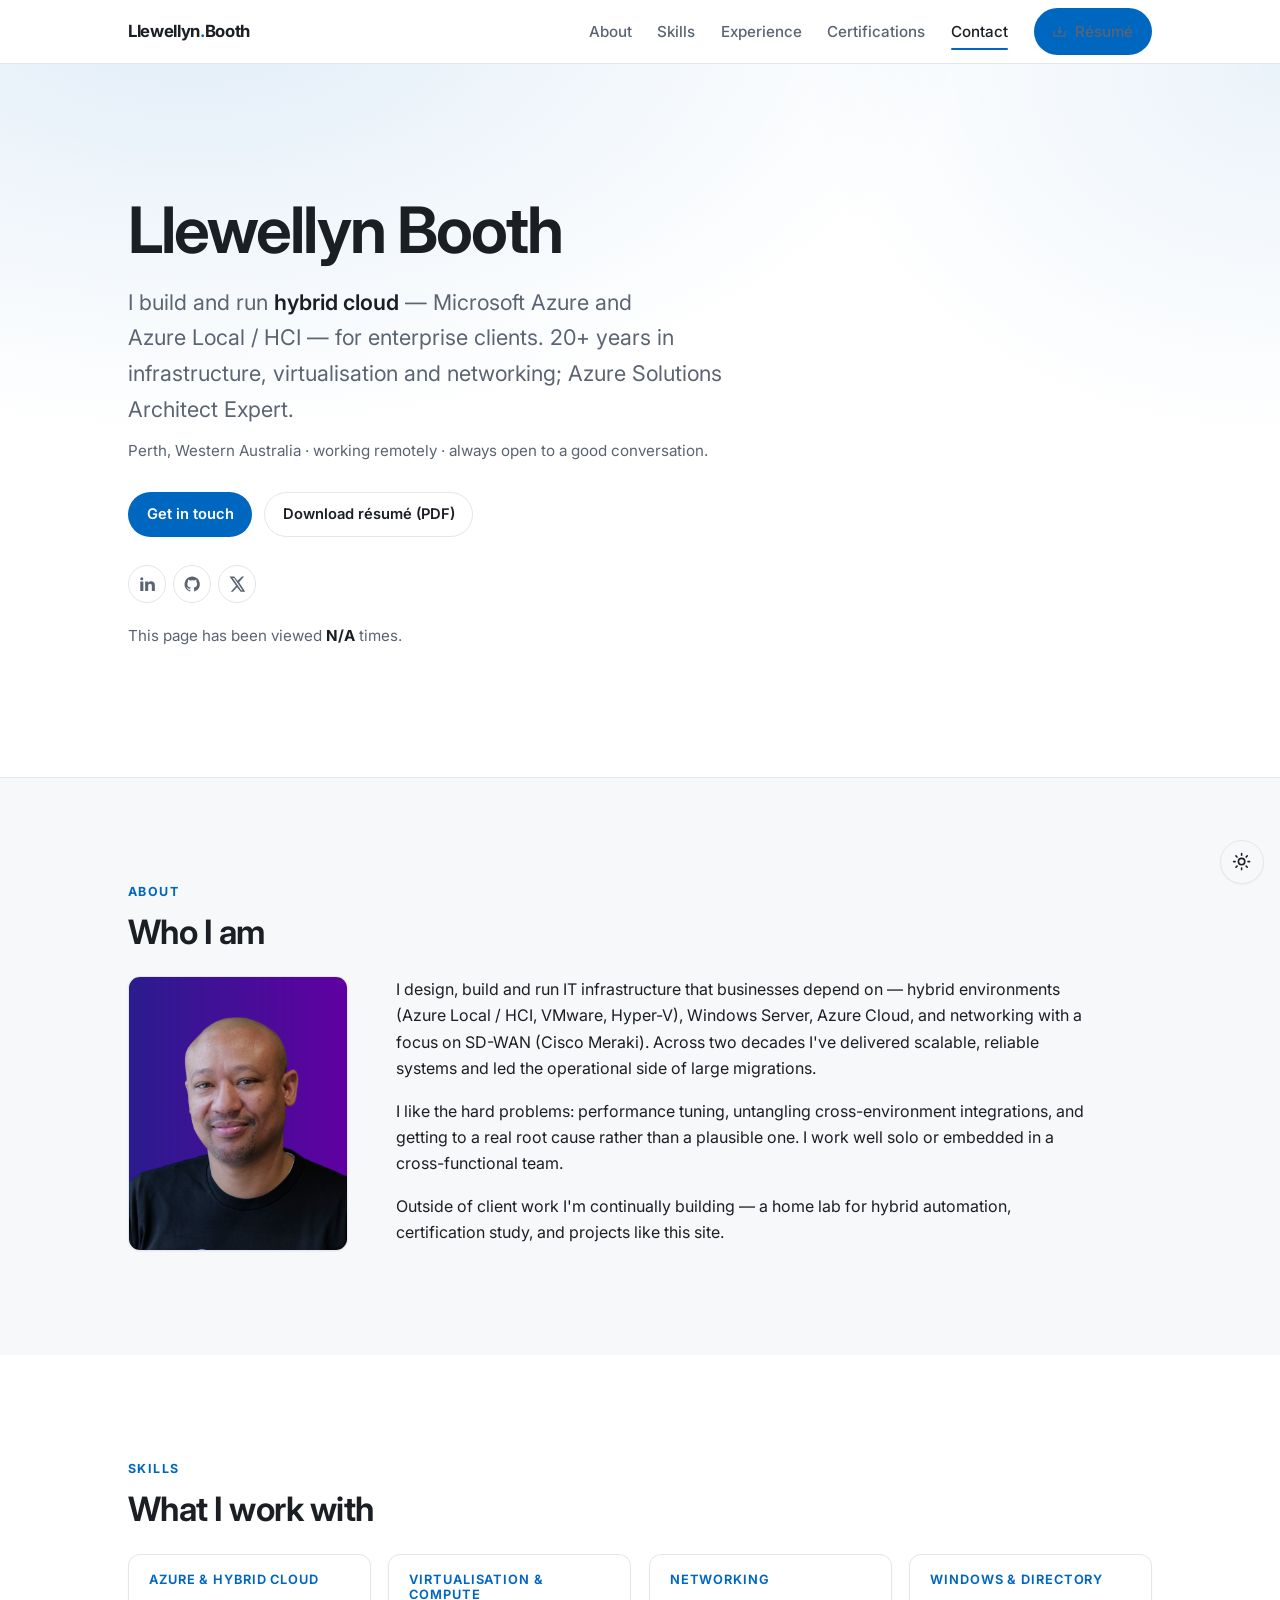
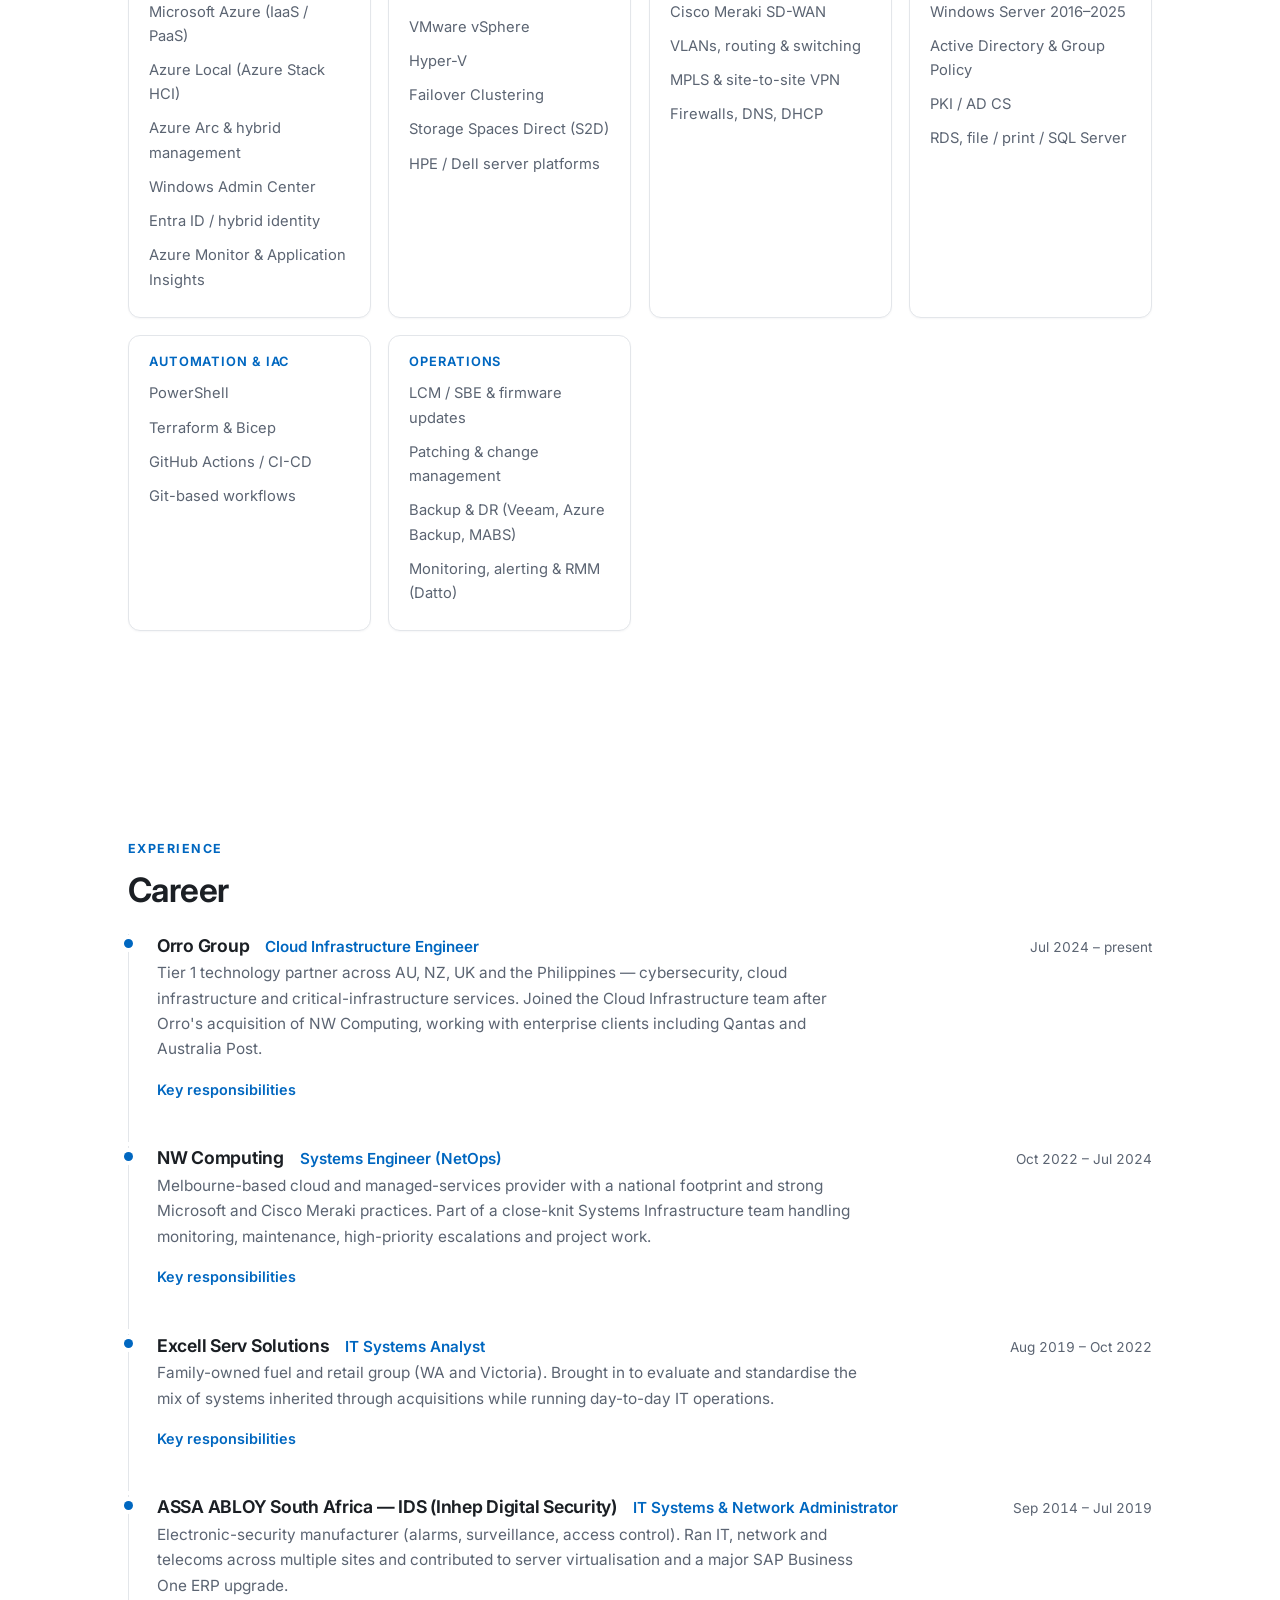
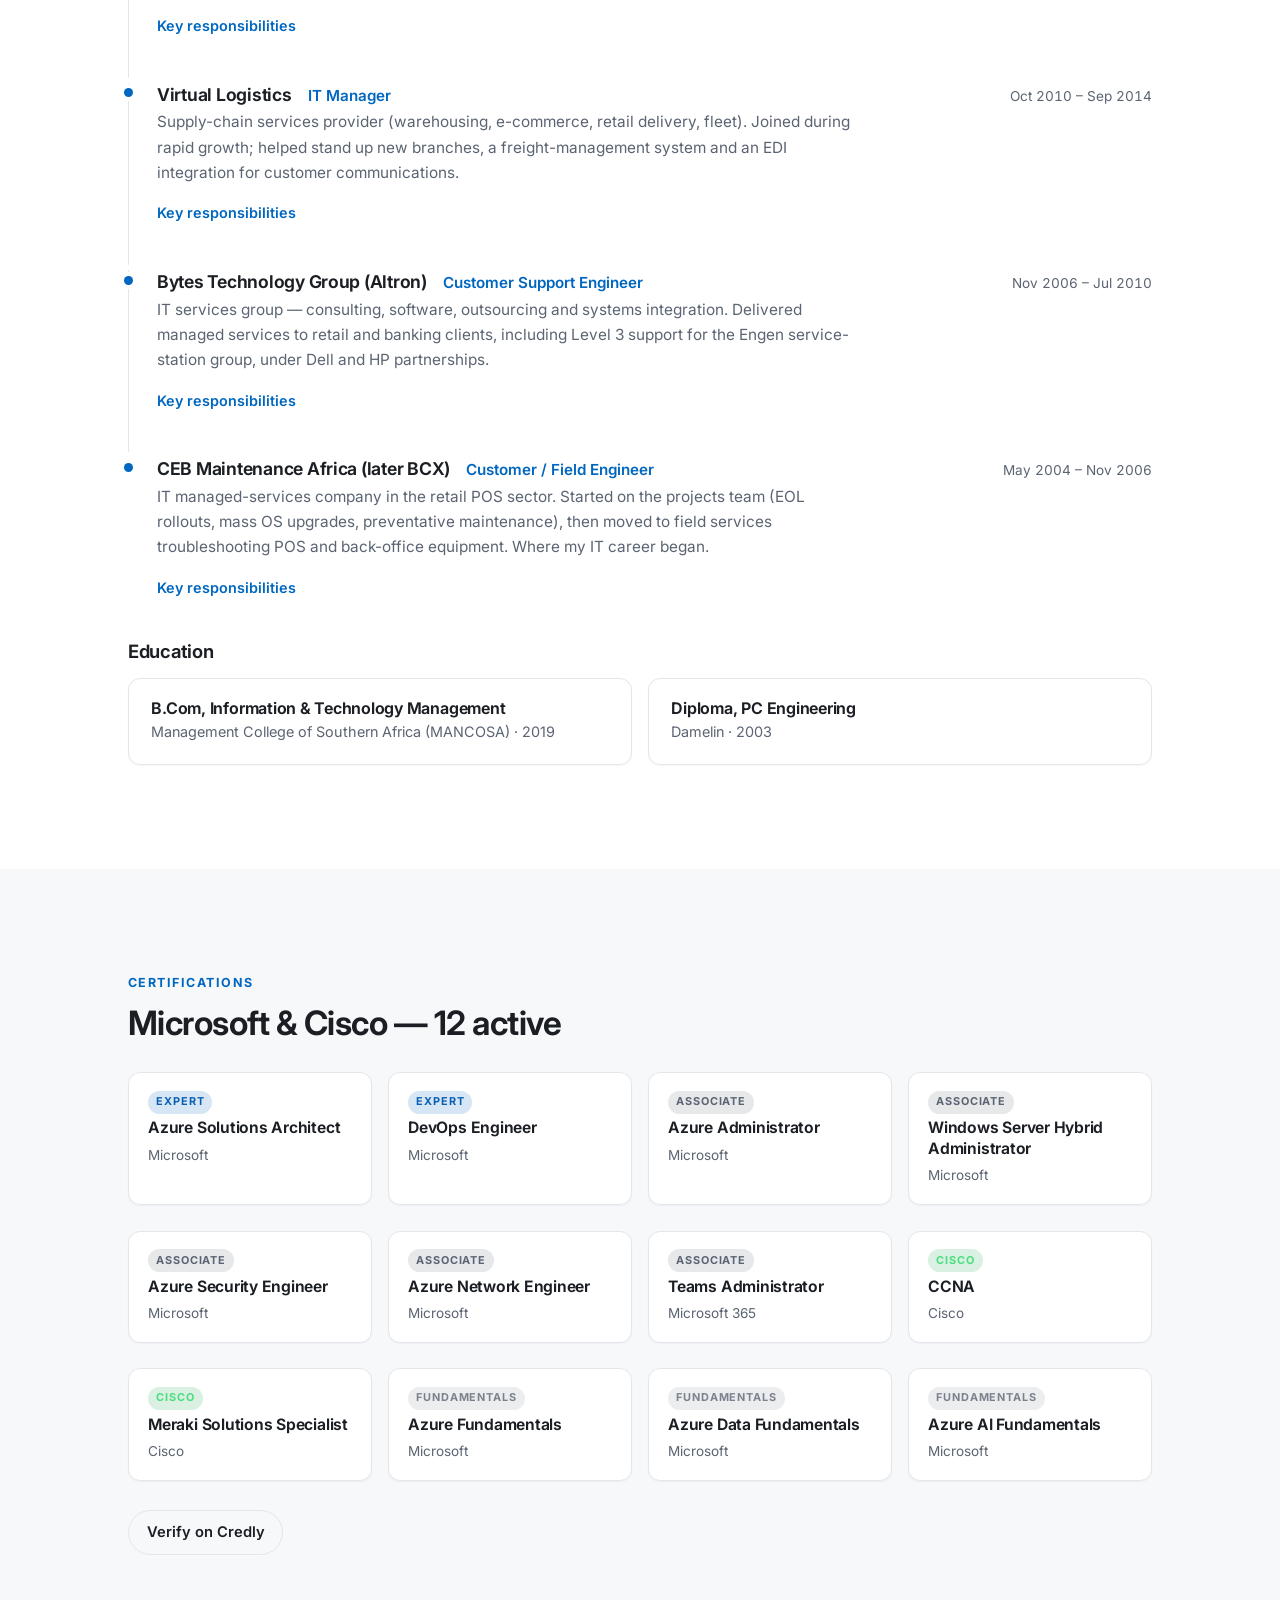
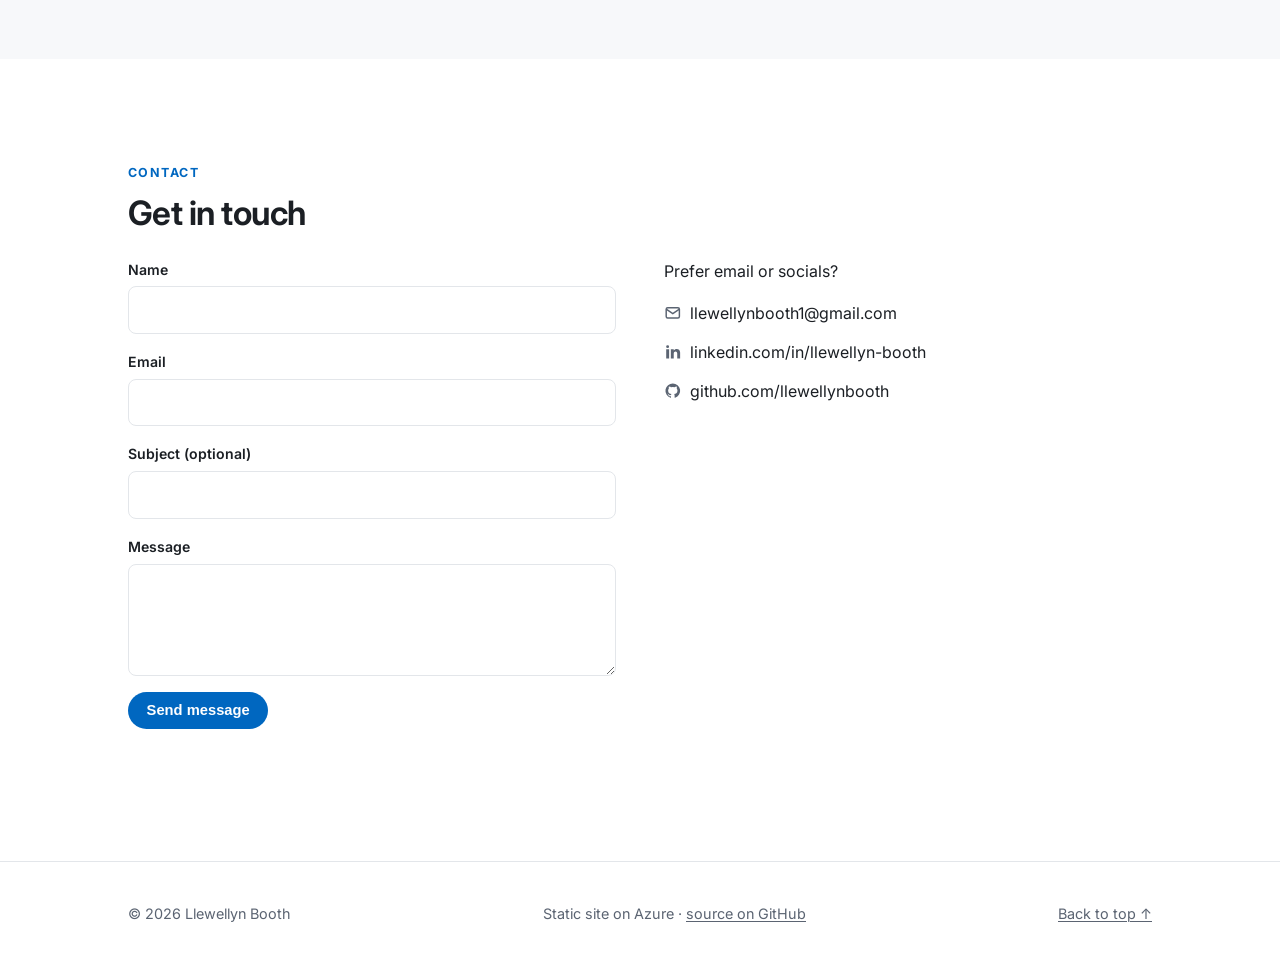
==== frontend/index.html @ 675df476 "Frontend: skills section, positioning line, print stylesheet For the recruiter-scan use case: - New " ====
<!DOCTYPE html>
<html lang="en" class="no-js">
<head>
  <meta charset="utf-8">
  <meta name="viewport" content="width=device-width, initial-scale=1">
  <meta name="color-scheme" content="light dark">

  <title>Llewellyn Booth — Infrastructure &amp; Cloud Engineer</title>
  <meta name="description" content="Infrastructure Engineer specialising in Azure Cloud, hybrid infrastructure, and networking. 20+ years across managed services and enterprise IT, with 12 active Microsoft and Cisco certifications.">
  <meta name="author" content="Llewellyn Booth">
  <meta name="keywords" content="Azure Cloud Engineer, Infrastructure Engineer, Network Engineer, Azure Solutions Architect, Hybrid Cloud, DevOps, Cisco Meraki, Cloud Resume Challenge">
  <link rel="canonical" href="https://resumestore100.z8.web.core.windows.net/">

  <meta property="og:type" content="website">
  <meta property="og:url" content="https://resumestore100.z8.web.core.windows.net/">
  <meta property="og:title" content="Llewellyn Booth — Infrastructure &amp; Cloud Engineer">
  <meta property="og:description" content="Infrastructure Engineer specialising in Azure Cloud, hybrid infrastructure, and networking. 20+ years' experience, 12 active certifications.">
  <meta property="og:image" content="https://resumestore100.z8.web.core.windows.net/images/me.png">
  <meta name="twitter:card" content="summary_large_image">
  <meta name="twitter:creator" content="@LlewellynXBooth">
  <meta name="twitter:title" content="Llewellyn Booth — Infrastructure &amp; Cloud Engineer">
  <meta name="twitter:description" content="Infrastructure Engineer specialising in Azure Cloud, hybrid infrastructure, and networking.">
  <meta name="twitter:image" content="https://resumestore100.z8.web.core.windows.net/images/me.png">

  <link rel="apple-touch-icon" sizes="180x180" href="apple-touch-icon.png">
  <link rel="icon" type="image/png" sizes="32x32" href="favicon-32x32.png">
  <link rel="icon" type="image/png" sizes="16x16" href="favicon-16x16.png">
  <link rel="manifest" href="site.webmanifest">

  <link rel="preconnect" href="https://fonts.googleapis.com">
  <link rel="preconnect" href="https://fonts.gstatic.com" crossorigin>
  <link rel="stylesheet" href="https://fonts.googleapis.com/css2?family=Inter:wght@400;500;600;700&display=swap">
  <link rel="stylesheet" href="css/site.css">

  <script>
    // Apply a stored theme choice before paint to avoid a flash.
    try {
      var t = localStorage.getItem('theme');
      if (t === 'dark' || t === 'light') document.documentElement.setAttribute('data-theme', t);
    } catch (e) {}
  </script>

  <script type="application/ld+json">
  {
    "@context": "https://schema.org/",
    "@type": "Person",
    "name": "Llewellyn Booth",
    "url": "https://resumestore100.z8.web.core.windows.net/",
    "image": "https://resumestore100.z8.web.core.windows.net/images/me.png",
    "jobTitle": "Infrastructure Engineer",
    "worksFor": { "@type": "Organization", "name": "Orro Group" },
    "description": "Infrastructure Engineer specialising in Azure Cloud, hybrid infrastructure, and networking, with 20+ years of experience.",
    "sameAs": [
      "https://www.linkedin.com/in/llewellyn-booth",
      "https://github.com/llewellynbooth",
      "https://twitter.com/LlewellynXBooth"
    ],
    "knowsAbout": ["Microsoft Azure", "Hybrid Cloud", "Azure Local / HCI", "Network Engineering", "Infrastructure Management", "DevOps", "Cisco Meraki SD-WAN"]
  }
  </script>
</head>

<body id="top">
  <a href="#main" class="skip-link">Skip to content</a>

  <header class="site-header">
    <div class="container">
      <a href="#top" class="brand">Llewellyn<span>.</span>Booth</a>
      <button class="nav-toggle" aria-expanded="false" aria-controls="nav" aria-label="Menu">
        <svg viewBox="0 0 24 24" width="24" height="24" fill="none" stroke="currentColor" stroke-width="2" stroke-linecap="round"><path d="M4 7h16M4 12h16M4 17h16"/></svg>
      </button>
      <nav class="nav" id="nav" aria-label="Section navigation">
        <a href="#about">About</a>
        <a href="#skills">Skills</a>
        <a href="#experience">Experience</a>
        <a href="#certifications">Certifications</a>
        <a href="#contact">Contact</a>
        <a class="btn btn--primary" href="https://1drv.ms/w/c/38a387b5d46735f6/IQP2NWfUtYejIIA40gAAAAAAAUdLHIie0kQ5iDVtc8II4xU?download=1">
          <svg viewBox="0 0 24 24" fill="currentColor"><path d="M12 16l4-5h-3V4h-2v7H8l4 5z"/><path d="M20 18H4v-7H2v7c0 1.1.9 2 2 2h16c1.1 0 2-.9 2-2v-7h-2v7z"/></svg>
          Résumé
        </a>
      </nav>
    </div>
  </header>

  <main id="main">

    <!-- hero -->
    <section class="hero" aria-label="Introduction">
      <div class="container">
        <h1>Llewellyn Booth</h1>
        <p class="lede">
          I build and run <strong>hybrid cloud</strong> &mdash; Microsoft&nbsp;Azure and
          Azure&nbsp;Local&nbsp;/&nbsp;HCI &mdash; for enterprise clients. 20+&nbsp;years in
          infrastructure, virtualisation and networking; Azure Solutions Architect Expert.
        </p>
        <p class="hero-meta">Perth, Western Australia &middot; working remotely &middot; always open to a good conversation.</p>
        <div class="hero-actions">
          <a class="btn btn--primary" href="#contact">Get in touch</a>
          <a class="btn btn--ghost" href="https://1drv.ms/w/c/38a387b5d46735f6/IQP2NWfUtYejIIA40gAAAAAAAUdLHIie0kQ5iDVtc8II4xU?download=1">Download résumé (PDF)</a>
        </div>
        <div class="social">
          <a href="https://www.linkedin.com/in/llewellyn-booth" aria-label="LinkedIn">
            <svg viewBox="0 0 24 24" fill="currentColor"><path d="M6.94 5a2 2 0 1 1-4-.02 2 2 0 0 1 4 .02zM7 8.48H3V21h4V8.48zm6.32 0H9.34V21h3.94v-6.57c0-3.66 4.77-4 4.77 0V21H22v-7.93c0-6.17-7.06-5.94-8.72-2.91l.04-1.68z"/></svg>
          </a>
          <a href="https://github.com/llewellynbooth" aria-label="GitHub">
            <svg viewBox="0 0 24 24" fill="currentColor"><path d="M12 2A10 10 0 0 0 8.84 21.5c.5.08.66-.23.66-.5v-1.69c-2.77.6-3.36-1.34-3.36-1.34-.46-1.16-1.11-1.47-1.11-1.47-.91-.62.07-.6.07-.6 1 .07 1.53 1.03 1.53 1.03.87 1.52 2.34 1.07 2.91.83.09-.65.35-1.09.63-1.34-2.22-.25-4.55-1.11-4.55-4.92 0-1.11.38-2 1.03-2.71-.1-.25-.45-1.29.1-2.64 0 0 .84-.27 2.75 1.02a9.58 9.58 0 0 1 5 0c1.91-1.29 2.75-1.02 2.75-1.02.55 1.35.2 2.39.1 2.64.65.71 1.03 1.6 1.03 2.71 0 3.82-2.34 4.66-4.57 4.91.36.31.68.92.68 1.85V21c0 .27.16.59.67.5A10 10 0 0 0 12 2z"/></svg>
          </a>
          <a href="https://twitter.com/LlewellynXBooth" aria-label="X (Twitter)">
            <svg viewBox="0 0 24 24" fill="currentColor"><path d="M18.24 2H21l-6.55 7.48L22.5 22h-6.03l-4.72-6.17L6.34 22H3.58l7.02-8.02L2 2h6.18l4.27 5.64L18.24 2zm-1.06 18h1.67L7.9 3.9H6.11L17.18 20z"/></svg>
          </a>
        </div>
        <p class="viewcount">This page has been viewed <strong id="counter">&hellip;</strong> times.</p>
      </div>
    </section>

    <!-- about -->
    <section id="about" class="section--tint" aria-labelledby="about-h">
      <div class="container">
        <p class="section-eyebrow">About</p>
        <h2 id="about-h">Who I am</h2>
        <div class="about-grid">
          <img src="images/me.png" alt="Llewellyn Booth" width="220" loading="lazy">
          <div class="prose">
            <p>
              I design, build and run IT infrastructure that businesses depend on &mdash; hybrid
              environments (Azure Local / HCI, VMware, Hyper-V), Windows Server, Azure Cloud, and
              networking with a focus on SD-WAN (Cisco Meraki). Across two decades I've delivered
              scalable, reliable systems and led the operational side of large migrations.
            </p>
            <p>
              I like the hard problems: performance tuning, untangling cross-environment
              integrations, and getting to a real root cause rather than a plausible one. I work
              well solo or embedded in a cross-functional team.
            </p>
            <p>
              Outside of client work I'm continually building &mdash; a home lab for hybrid
              automation, certification study, and projects like this site.
            </p>
          </div>
        </div>
      </div>
    </section>

    <!-- skills -->
    <section id="skills" aria-labelledby="skills-h">
      <div class="container">
        <p class="section-eyebrow">Skills</p>
        <h2 id="skills-h">What I work with</h2>
        <div class="skills-grid">
          <div class="skill-group">
            <h3>Azure &amp; hybrid cloud</h3>
            <ul>
              <li>Microsoft Azure (IaaS / PaaS)</li>
              <li>Azure Local (Azure Stack HCI)</li>
              <li>Azure Arc &amp; hybrid management</li>
              <li>Windows Admin Center</li>
              <li>Entra ID / hybrid identity</li>
              <li>Azure Monitor &amp; Application Insights</li>
            </ul>
          </div>
          <div class="skill-group">
            <h3>Virtualisation &amp; compute</h3>
            <ul>
              <li>VMware vSphere</li>
              <li>Hyper-V</li>
              <li>Failover Clustering</li>
              <li>Storage Spaces Direct (S2D)</li>
              <li>HPE / Dell server platforms</li>
            </ul>
          </div>
          <div class="skill-group">
            <h3>Networking</h3>
            <ul>
              <li>Cisco Meraki SD-WAN</li>
              <li>VLANs, routing &amp; switching</li>
              <li>MPLS &amp; site-to-site VPN</li>
              <li>Firewalls, DNS, DHCP</li>
            </ul>
          </div>
          <div class="skill-group">
            <h3>Windows &amp; directory</h3>
            <ul>
              <li>Windows Server 2016&ndash;2025</li>
              <li>Active Directory &amp; Group Policy</li>
              <li>PKI / AD CS</li>
              <li>RDS, file / print / SQL Server</li>
            </ul>
          </div>
          <div class="skill-group">
            <h3>Automation &amp; IaC</h3>
            <ul>
              <li>PowerShell</li>
              <li>Terraform &amp; Bicep</li>
              <li>GitHub Actions / CI-CD</li>
              <li>Git-based workflows</li>
            </ul>
          </div>
          <div class="skill-group">
            <h3>Operations</h3>
            <ul>
              <li>LCM / SBE &amp; firmware updates</li>
              <li>Patching &amp; change management</li>
              <li>Backup &amp; DR (Veeam, Azure Backup, MABS)</li>
              <li>Monitoring, alerting &amp; RMM (Datto)</li>
            </ul>
          </div>
        </div>
      </div>
    </section>

    <!-- experience -->
    <section id="experience" aria-labelledby="exp-h">
      <div class="container">
        <p class="section-eyebrow">Experience</p>
        <h2 id="exp-h">Career</h2>
        <ol class="timeline reveal">

          <li>
            <div class="job-head">
              <h3>Orro Group</h3>
              <span class="job-role">Cloud Infrastructure Engineer</span>
              <span class="job-date">Jul 2024 &ndash; present</span>
            </div>
            <p>
              Tier&nbsp;1 technology partner across AU, NZ, UK and the Philippines &mdash;
              cybersecurity, cloud infrastructure and critical-infrastructure services. Joined the
              Cloud Infrastructure team after Orro's acquisition of NW Computing, working with
              enterprise clients including Qantas and Australia Post.
            </p>
            <details>
              <summary>Key responsibilities</summary>
              <ul>
                <li>Cloud platform management and monitoring, focused on Azure and Cisco Meraki.</li>
                <li>Provisioning cloud infrastructure &mdash; VMs, storage, networking, load balancers, databases &mdash; to business requirements.</li>
                <li>Cost optimisation through usage analysis and right-sizing.</li>
                <li>Cloud migration strategy and execution, on-premises to Azure.</li>
                <li>Presales support as an Azure subject-matter expert.</li>
                <li>Ad-hoc project delivery with the PMO during peak periods.</li>
              </ul>
            </details>
          </li>

          <li>
            <div class="job-head">
              <h3>NW Computing</h3>
              <span class="job-role">Systems Engineer (NetOps)</span>
              <span class="job-date">Oct 2022 &ndash; Jul 2024</span>
            </div>
            <p>
              Melbourne-based cloud and managed-services provider with a national footprint and
              strong Microsoft and Cisco Meraki practices. Part of a close-knit Systems
              Infrastructure team handling monitoring, maintenance, high-priority escalations and
              project work.
            </p>
            <details>
              <summary>Key responsibilities</summary>
              <ul>
                <li>Primary contact for the Network Operations team and high-priority Service Desk incidents.</li>
                <li>Management, monitoring and maintenance of network and server infrastructure.</li>
                <li>Security compliance via patching and proactive maintenance.</li>
                <li>Delivery against client and team deadlines without compromising quality.</li>
                <li>Mentoring team members; reviewing and maintaining client and internal documentation.</li>
                <li>Stakeholder communication and accurate asset management.</li>
              </ul>
            </details>
          </li>

          <li>
            <div class="job-head">
              <h3>Excell Serv Solutions</h3>
              <span class="job-role">IT Systems Analyst</span>
              <span class="job-date">Aug 2019 &ndash; Oct 2022</span>
            </div>
            <p>
              Family-owned fuel and retail group (WA and Victoria). Brought in to evaluate and
              standardise the mix of systems inherited through acquisitions while running
              day-to-day IT operations.
            </p>
            <details>
              <summary>Key responsibilities</summary>
              <ul>
                <li>Requirements gathering for POS systems and forecourt-equipment integration.</li>
                <li>Process documentation and end-user training materials.</li>
                <li>Migration of email and productivity tooling to Microsoft 365.</li>
                <li>Driving adoption of cloud, particularly Microsoft Azure.</li>
              </ul>
            </details>
          </li>

          <li>
            <div class="job-head">
              <h3>ASSA ABLOY South Africa &mdash; IDS (Inhep Digital Security)</h3>
              <span class="job-role">IT Systems &amp; Network Administrator</span>
              <span class="job-date">Sep 2014 &ndash; Jul 2019</span>
            </div>
            <p>
              Electronic-security manufacturer (alarms, surveillance, access control). Ran IT,
              network and telecoms across multiple sites and contributed to server virtualisation
              and a major SAP Business One ERP upgrade.
            </p>
            <details>
              <summary>Key responsibilities</summary>
              <ul>
                <li>IT, network and telecommunications across multiple sites.</li>
                <li>Windows Server 2008&ndash;2016, Active Directory, RDS, file/app/print servers, SQL Server, MySQL, VMware, Veeam, Backup Exec.</li>
                <li>SAP Business One support and integrations with external and in-house applications.</li>
                <li>LAN/WAN/Wi-Fi, VLANs, routing and MPLS; vendor and ISP coordination; firewall management.</li>
              </ul>
            </details>
          </li>

          <li>
            <div class="job-head">
              <h3>Virtual Logistics</h3>
              <span class="job-role">IT Manager</span>
              <span class="job-date">Oct 2010 &ndash; Sep 2014</span>
            </div>
            <p>
              Supply-chain services provider (warehousing, e-commerce, retail delivery, fleet).
              Joined during rapid growth; helped stand up new branches, a freight-management
              system and an EDI integration for customer communications.
            </p>
            <details>
              <summary>Key responsibilities</summary>
              <ul>
                <li>IT systems and support across multiple branches.</li>
                <li>Server and network infrastructure; Active Directory and Group Policy.</li>
                <li>Terminal Services, Exchange, telephony, backups, DR testing, physical security and power.</li>
                <li>Hardware/software procurement, licensing and vendor management; asset register.</li>
              </ul>
            </details>
          </li>

          <li>
            <div class="job-head">
              <h3>Bytes Technology Group (Altron)</h3>
              <span class="job-role">Customer Support Engineer</span>
              <span class="job-date">Nov 2006 &ndash; Jul 2010</span>
            </div>
            <p>
              IT services group &mdash; consulting, software, outsourcing and systems integration.
              Delivered managed services to retail and banking clients, including Level&nbsp;3
              support for the Engen service-station group, under Dell and HP partnerships.
            </p>
            <details>
              <summary>Key responsibilities</summary>
              <ul>
                <li>General and ad-hoc IT services, specialising in POS and fuel-retail domains.</li>
                <li>Planned maintenance, new-site installations, leased-equipment de-installation.</li>
                <li>Dell onsite warranty repairs and replacements; multi-vendor joint responses.</li>
              </ul>
            </details>
          </li>

          <li>
            <div class="job-head">
              <h3>CEB Maintenance Africa (later BCX)</h3>
              <span class="job-role">Customer / Field Engineer</span>
              <span class="job-date">May 2004 &ndash; Nov 2006</span>
            </div>
            <p>
              IT managed-services company in the retail POS sector. Started on the projects team
              (EOL rollouts, mass OS upgrades, preventative maintenance), then moved to field
              services troubleshooting POS and back-office equipment. Where my IT career began.
            </p>
            <details>
              <summary>Key responsibilities</summary>
              <ul>
                <li>Installing and repairing POS hardware and software.</li>
                <li>Phone and onsite customer support.</li>
                <li>Stock control, reporting and standby duties; SLA and escalation management.</li>
              </ul>
            </details>
          </li>

        </ol>

        <h3 style="margin:2.5rem 0 1rem">Education</h3>
        <div class="cards">
          <div class="card">
            <h3>B.Com, Information &amp; Technology Management</h3>
            <p class="muted">Management College of Southern Africa (MANCOSA) &middot; 2019</p>
          </div>
          <div class="card">
            <h3>Diploma, PC Engineering</h3>
            <p class="muted">Damelin &middot; 2003</p>
          </div>
        </div>
      </div>
    </section>

    <!-- certifications -->
    <section id="certifications" class="section--tint" aria-labelledby="cert-h">
      <div class="container">
        <p class="section-eyebrow">Certifications</p>
        <h2 id="cert-h">Microsoft &amp; Cisco &mdash; 12 active</h2>
        <ul class="cert-grid">
          <li class="cert"><span class="cert-level cert-level--expert">Expert</span><h3>Azure Solutions Architect</h3><p class="cert-issuer">Microsoft</p></li>
          <li class="cert"><span class="cert-level cert-level--expert">Expert</span><h3>DevOps Engineer</h3><p class="cert-issuer">Microsoft</p></li>
          <li class="cert"><span class="cert-level">Associate</span><h3>Azure Administrator</h3><p class="cert-issuer">Microsoft</p></li>
          <li class="cert"><span class="cert-level">Associate</span><h3>Windows Server Hybrid Administrator</h3><p class="cert-issuer">Microsoft</p></li>
          <li class="cert"><span class="cert-level">Associate</span><h3>Azure Security Engineer</h3><p class="cert-issuer">Microsoft</p></li>
          <li class="cert"><span class="cert-level">Associate</span><h3>Azure Network Engineer</h3><p class="cert-issuer">Microsoft</p></li>
          <li class="cert"><span class="cert-level">Associate</span><h3>Teams Administrator</h3><p class="cert-issuer">Microsoft 365</p></li>
          <li class="cert"><span class="cert-level cert-level--cisco">Cisco</span><h3>CCNA</h3><p class="cert-issuer">Cisco</p></li>
          <li class="cert"><span class="cert-level cert-level--cisco">Cisco</span><h3>Meraki Solutions Specialist</h3><p class="cert-issuer">Cisco</p></li>
          <li class="cert"><span class="cert-level cert-level--fund">Fundamentals</span><h3>Azure Fundamentals</h3><p class="cert-issuer">Microsoft</p></li>
          <li class="cert"><span class="cert-level cert-level--fund">Fundamentals</span><h3>Azure Data Fundamentals</h3><p class="cert-issuer">Microsoft</p></li>
          <li class="cert"><span class="cert-level cert-level--fund">Fundamentals</span><h3>Azure AI Fundamentals</h3><p class="cert-issuer">Microsoft</p></li>
        </ul>
        <a class="btn btn--ghost" href="https://www.credly.com/users/llewellyn-booth/badges" rel="noopener">Verify on Credly</a>
      </div>
    </section>

    <!-- contact -->
    <section id="contact" aria-labelledby="contact-h">
      <div class="container">
        <p class="section-eyebrow">Contact</p>
        <h2 id="contact-h">Get in touch</h2>
        <div class="contact-grid">
          <form id="contact-form" novalidate>
            <div class="form-row">
              <label for="cf-name">Name</label>
              <input id="cf-name" name="name" type="text" autocomplete="name" maxlength="100" required>
            </div>
            <div class="form-row">
              <label for="cf-email">Email</label>
              <input id="cf-email" name="email" type="email" autocomplete="email" maxlength="200" required>
            </div>
            <div class="form-row">
              <label for="cf-subject">Subject <span class="muted">(optional)</span></label>
              <input id="cf-subject" name="subject" type="text" maxlength="150">
            </div>
            <div class="form-row">
              <label for="cf-message">Message</label>
              <textarea id="cf-message" name="message" maxlength="5000" required></textarea>
            </div>
            <div class="hp" aria-hidden="true">
              <label for="cf-website">Leave this field empty</label>
              <input id="cf-website" name="website" type="text" tabindex="-1" autocomplete="off">
            </div>
            <button class="btn btn--primary" type="submit" id="cf-submit">Send message</button>
            <p class="form-status" id="cf-status" role="status" aria-live="polite"></p>
          </form>

          <div>
            <p>Prefer email or socials?</p>
            <ul class="contact-links">
              <li><a href="mailto:llewellynbooth1@gmail.com">
                <svg viewBox="0 0 24 24" fill="none" stroke="currentColor" stroke-width="2"><rect x="3" y="5" width="18" height="14" rx="2"/><path d="m3 7 9 6 9-6"/></svg>
                llewellynbooth1@gmail.com</a></li>
              <li><a href="https://www.linkedin.com/in/llewellyn-booth">
                <svg viewBox="0 0 24 24" fill="currentColor"><path d="M6.94 5a2 2 0 1 1-4-.02 2 2 0 0 1 4 .02zM7 8.48H3V21h4V8.48zm6.32 0H9.34V21h3.94v-6.57c0-3.66 4.77-4 4.77 0V21H22v-7.93c0-6.17-7.06-5.94-8.72-2.91l.04-1.68z"/></svg>
                linkedin.com/in/llewellyn-booth</a></li>
              <li><a href="https://github.com/llewellynbooth">
                <svg viewBox="0 0 24 24" fill="currentColor"><path d="M12 2A10 10 0 0 0 8.84 21.5c.5.08.66-.23.66-.5v-1.69c-2.77.6-3.36-1.34-3.36-1.34-.46-1.16-1.11-1.47-1.11-1.47-.91-.62.07-.6.07-.6 1 .07 1.53 1.03 1.53 1.03.87 1.52 2.34 1.07 2.91.83.09-.65.35-1.09.63-1.34-2.22-.25-4.55-1.11-4.55-4.92 0-1.11.38-2 1.03-2.71-.1-.25-.45-1.29.1-2.64 0 0 .84-.27 2.75 1.02a9.58 9.58 0 0 1 5 0c1.91-1.29 2.75-1.02 2.75-1.02.55 1.35.2 2.39.1 2.64.65.71 1.03 1.6 1.03 2.71 0 3.82-2.34 4.66-4.57 4.91.36.31.68.92.68 1.85V21c0 .27.16.59.67.5A10 10 0 0 0 12 2z"/></svg>
                github.com/llewellynbooth</a></li>
            </ul>
          </div>
        </div>
      </div>
    </section>

  </main>

  <footer class="site-footer">
    <div class="container">
      <span>&copy; <span id="year">2026</span> Llewellyn Booth</span>
      <span>Static site on Azure &middot; <a href="https://github.com/llewellynbooth/my-Azure-Resume">source on GitHub</a></span>
      <a href="#top">Back to top &uarr;</a>
    </div>
  </footer>

  <button class="theme-toggle" id="theme-toggle" aria-label="Toggle colour theme" title="Toggle colour theme">
    <svg class="icon-moon" viewBox="0 0 24 24" fill="currentColor"><path d="M21 12.8A9 9 0 1 1 11.2 3a7 7 0 0 0 9.8 9.8z"/></svg>
    <svg class="icon-sun" viewBox="0 0 24 24" fill="none" stroke="currentColor" stroke-width="2" stroke-linecap="round"><circle cx="12" cy="12" r="4"/><path d="M12 2v2M12 20v2M4.9 4.9l1.4 1.4M17.7 17.7l1.4 1.4M2 12h2M20 12h2M4.9 19.1l1.4-1.4M17.7 6.3l1.4-1.4"/></svg>
  </button>

  <script src="js/main.js"></script>
</body>
</html>
---- frontend/css/site.css ----
/* =========================================================================
   Llewellyn Booth — résumé site
   One stylesheet. Light + dark, fluid type, no framework.
   ========================================================================= */

:root {
  color-scheme: light dark;

  --bg:            #ffffff;
  --surface:       #f7f8fa;
  --surface-2:     #eef1f4;
  --text:          #1b1f24;
  --text-muted:    #5b6472;
  --border:        #e3e6ea;
  --accent:        #0067c0;
  --accent-strong: #0b5fb3;
  --accent-ink:    #ffffff;
  --shadow: 0 1px 2px rgba(16, 24, 40, .04);

  --font: "Inter", system-ui, -apple-system, "Segoe UI", Roboto, Helvetica, Arial, sans-serif;
  --container: 68rem;
  --prose: 44rem;
  --radius: 12px;
  --radius-pill: 999px;
  --header-h: 4rem;
}

@media (prefers-color-scheme: dark) {
  :root:not([data-theme="light"]) {
    --bg:            #0d1117;
    --surface:       #161b22;
    --surface-2:     #1c232d;
    --text:          #e6edf3;
    --text-muted:    #9aa7b4;
    --border:        #283039;
    --accent:        #4cc2ff;
    --accent-strong: #6fd0ff;
    --accent-ink:    #08243a;
    --shadow: 0 1px 2px rgba(0, 0, 0, .3);
  }
}

:root[data-theme="dark"] {
  --bg:            #0d1117;
  --surface:       #161b22;
  --surface-2:     #1c232d;
  --text:          #e6edf3;
  --text-muted:    #9aa7b4;
  --border:        #283039;
  --accent:        #4cc2ff;
  --accent-strong: #6fd0ff;
  --accent-ink:    #08243a;
  --shadow: 0 1px 2px rgba(0, 0, 0, .3);
}

/* ---- reset-ish ---------------------------------------------------------- */
*, *::before, *::after { box-sizing: border-box; }
html {
  scroll-behavior: smooth;
  scroll-padding-top: calc(var(--header-h) + 1rem);
  -webkit-text-size-adjust: 100%;
}
@media (prefers-reduced-motion: reduce) {
  html { scroll-behavior: auto; }
  *, *::before, *::after { animation-duration: .001ms !important; transition-duration: .001ms !important; }
}
body {
  margin: 0;
  background: var(--bg);
  color: var(--text);
  font-family: var(--font);
  font-size: 1rem;
  line-height: 1.65;
  -webkit-font-smoothing: antialiased;
}
img { max-width: 100%; height: auto; display: block; }
a { color: var(--accent); text-decoration-thickness: 1px; text-underline-offset: 2px; }
a:hover { color: var(--accent-strong); }
h1, h2, h3, h4 { line-height: 1.2; font-weight: 650; letter-spacing: -0.015em; }
h2 { font-size: clamp(1.6rem, 3.5vw, 2.1rem); margin: 0 0 1.5rem; }
h3 { font-size: 1.15rem; margin: 0; }
p { margin: 0 0 1rem; }
ul { margin: 0 0 1rem; padding-left: 1.2rem; }
li { margin: .3rem 0; }
hr { border: 0; border-top: 1px solid var(--border); margin: 2rem 0; }

:focus-visible { outline: 2px solid var(--accent); outline-offset: 2px; border-radius: 4px; }

.container { max-width: var(--container); margin-inline: auto; padding-inline: clamp(1.1rem, 5vw, 2rem); }
.visually-hidden {
  position: absolute; width: 1px; height: 1px; padding: 0; margin: -1px;
  overflow: hidden; clip: rect(0 0 0 0); white-space: nowrap; border: 0;
}

.skip-link {
  position: absolute; left: .5rem; top: -3rem; z-index: 100;
  background: var(--accent); color: var(--accent-ink);
  padding: .5rem .9rem; border-radius: 8px; transition: top .15s;
}
.skip-link:focus { top: .5rem; color: var(--accent-ink); }

/* ---- header ----------------------------------------------------------- */
.site-header {
  position: sticky; top: 0; z-index: 50;
  height: var(--header-h);
  display: flex; align-items: center;
  background: color-mix(in srgb, var(--bg) 82%, transparent);
  backdrop-filter: saturate(180%) blur(10px);
  -webkit-backdrop-filter: saturate(180%) blur(10px);
  border-bottom: 1px solid var(--border);
}
.site-header .container { display: flex; align-items: center; justify-content: space-between; width: 100%; }
.brand {
  font-weight: 700; letter-spacing: -0.02em; color: var(--text); text-decoration: none;
  font-size: 1.05rem;
}
.brand span { color: var(--accent); }
.nav { display: flex; align-items: center; gap: clamp(.75rem, 2.2vw, 1.6rem); }
.nav a { color: var(--text-muted); text-decoration: none; font-size: .95rem; font-weight: 500; }
.nav a:hover, .nav a[aria-current="true"] { color: var(--text); }
.nav a[aria-current="true"] { position: relative; }
.nav a[aria-current="true"]::after {
  content: ""; position: absolute; left: 0; right: 0; bottom: -.35rem; height: 2px;
  background: var(--accent); border-radius: 2px;
}
.nav-toggle { display: none; background: none; border: 0; color: var(--text); padding: .4rem; cursor: pointer; }

.btn {
  display: inline-flex; align-items: center; gap: .5rem;
  padding: .6rem 1.1rem; border-radius: var(--radius-pill);
  font-size: .92rem; font-weight: 600; text-decoration: none;
  border: 1px solid transparent; cursor: pointer; white-space: nowrap;
}
.btn--primary { background: var(--accent); color: var(--accent-ink); }
.btn--primary:hover { background: var(--accent-strong); color: var(--accent-ink); }
.btn--ghost { background: transparent; color: var(--text); border-color: var(--border); }
.btn--ghost:hover { border-color: var(--accent); color: var(--accent); }
.btn svg { width: 1em; height: 1em; }

@media (max-width: 720px) {
  .nav-toggle { display: inline-flex; }
  .nav {
    position: absolute; top: var(--header-h); left: 0; right: 0;
    flex-direction: column; align-items: stretch; gap: 0;
    background: var(--bg); border-bottom: 1px solid var(--border);
    padding: .5rem 0; display: none;
  }
  .nav.is-open { display: flex; }
  .nav a { padding: .8rem clamp(1.1rem, 5vw, 2rem); font-size: 1rem; }
  .nav a[aria-current="true"]::after { display: none; }
  .nav .btn { margin: .5rem clamp(1.1rem, 5vw, 2rem); justify-content: center; }
}

/* ---- sections -------------------------------------------------------- */
section { padding-block: clamp(3.5rem, 9vw, 6.5rem); }
.section--tint { background: var(--surface); }
.section--tint + .section--tint { border-top: 1px solid var(--border); }
.section-eyebrow {
  text-transform: uppercase; letter-spacing: .12em; font-size: .78rem; font-weight: 700;
  color: var(--accent); margin: 0 0 .6rem;
}

/* ---- hero ----------------------------------------------------------- */
.hero {
  padding-block: clamp(4rem, 12vw, 8rem);
  background:
    radial-gradient(70rem 40rem at 15% -10%, color-mix(in srgb, var(--accent) 12%, transparent), transparent 70%),
    radial-gradient(50rem 40rem at 100% 0%, color-mix(in srgb, var(--accent) 8%, transparent), transparent 60%);
  border-bottom: 1px solid var(--border);
}
.hero h1 {
  font-size: clamp(2.4rem, 7vw, 4rem);
  margin: 0 0 1rem; letter-spacing: -0.03em;
}
.hero .lede { font-size: clamp(1.1rem, 2.4vw, 1.35rem); color: var(--text-muted); max-width: 42rem; margin: 0 0 .7rem; }
.hero .lede strong { color: var(--text); font-weight: 600; }
.hero-meta { color: var(--text-muted); font-size: .95rem; margin: 0 0 1.75rem; }
.hero-actions { display: flex; flex-wrap: wrap; gap: .75rem; margin-bottom: 1.75rem; }
.social { display: flex; gap: .4rem; }
.social a {
  display: inline-grid; place-items: center; width: 2.4rem; height: 2.4rem;
  border: 1px solid var(--border); border-radius: var(--radius-pill); color: var(--text-muted);
}
.social a:hover { color: var(--accent); border-color: var(--accent); }
.social svg { width: 1.15rem; height: 1.15rem; }
.viewcount { color: var(--text-muted); font-size: .95rem; margin: 1.25rem 0 0; }
.viewcount strong { color: var(--text); font-variant-numeric: tabular-nums; }

/* ---- about --------------------------------------------------------- */
.about-grid { display: grid; grid-template-columns: 220px 1fr; gap: clamp(1.5rem, 5vw, 3rem); align-items: start; }
.about-grid img {
  width: 220px; aspect-ratio: 4 / 5; object-fit: cover; object-position: center top;
  border-radius: var(--radius); border: 1px solid var(--border); background: var(--bg);
  box-shadow: var(--shadow);
}
.about-grid .prose { max-width: var(--prose); }
.about-grid .prose p:last-child { margin-bottom: 0; }
@media (max-width: 640px) {
  .about-grid { grid-template-columns: 1fr; }
  .about-grid img { max-width: 200px; }
}

/* ---- skills ----------------------------------------------------- */
.skills-grid { display: grid; grid-template-columns: repeat(auto-fit, minmax(240px, 1fr)); gap: 1.1rem; }
.skill-group {
  border: 1px solid var(--border); border-radius: var(--radius);
  background: var(--bg); box-shadow: var(--shadow); padding: 1.1rem 1.25rem;
}
.skill-group h3 {
  font-size: .8rem; text-transform: uppercase; letter-spacing: .07em;
  color: var(--accent); margin-bottom: .6rem;
}
.skill-group ul { list-style: none; margin: 0; padding: 0; }
.skill-group li { color: var(--text-muted); font-size: .92rem; padding: .16rem 0; }

/* ---- experience timeline ----------------------------------------- */
.timeline { list-style: none; margin: 0; padding: 0; }
.timeline > li {
  position: relative; padding-left: 1.75rem; padding-bottom: 2.5rem;
  border-left: 1px solid var(--border);
}
.timeline > li:last-child { padding-bottom: 0; border-left-color: transparent; }
.timeline > li::before {
  content: ""; position: absolute; left: -5px; top: .35rem;
  width: 9px; height: 9px; border-radius: 50%;
  background: var(--accent); box-shadow: 0 0 0 4px var(--bg);
}
.job-head { display: flex; flex-wrap: wrap; gap: .2rem 1rem; align-items: baseline; margin-bottom: .1rem; }
.job-head h3 { font-size: 1.1rem; }
.job-role { color: var(--accent); font-weight: 600; font-size: .95rem; }
.job-date {
  margin-left: auto; color: var(--text-muted); font-size: .85rem; font-variant-numeric: tabular-nums;
  white-space: nowrap;
}
.timeline p { color: var(--text-muted); font-size: .96rem; max-width: var(--prose); }
.timeline ul { color: var(--text-muted); font-size: .93rem; max-width: var(--prose); }
.timeline details > summary {
  cursor: pointer; color: var(--accent); font-size: .9rem; font-weight: 600;
  list-style: none; margin-top: .25rem;
}
.timeline details > summary::-webkit-details-marker { display: none; }
.timeline details[open] > summary { margin-bottom: .5rem; }

/* ---- education ---------------------------------------------------- */
.cards { display: grid; grid-template-columns: repeat(auto-fit, minmax(260px, 1fr)); gap: 1rem; }
.card {
  border: 1px solid var(--border); border-radius: var(--radius);
  padding: 1.25rem 1.4rem; background: var(--bg); box-shadow: var(--shadow);
}
.card h3 { font-size: 1rem; margin-bottom: .15rem; }
.card .muted { color: var(--text-muted); font-size: .9rem; margin: 0; }

/* ---- certifications -------------------------------------------- */
.cert-grid {
  list-style: none; margin: 0 0 1.5rem; padding: 0;
  display: grid; grid-template-columns: repeat(auto-fill, minmax(230px, 1fr)); gap: 1rem;
}
.cert {
  border: 1px solid var(--border); border-radius: var(--radius);
  background: var(--bg); box-shadow: var(--shadow);
  padding: 1.1rem 1.2rem; display: flex; flex-direction: column; gap: .3rem;
}
.cert h3 { font-size: .98rem; line-height: 1.3; }
.cert-issuer { color: var(--text-muted); font-size: .85rem; margin: 0; }
.cert-level {
  align-self: flex-start;
  font-size: .68rem; font-weight: 700; text-transform: uppercase; letter-spacing: .08em;
  padding: .15rem .5rem; border-radius: var(--radius-pill);
  background: color-mix(in srgb, var(--text-muted) 15%, transparent); color: var(--text-muted);
}
.cert-level--expert { background: color-mix(in srgb, var(--accent) 16%, transparent); color: var(--accent-strong); }
.cert-level--cisco  { background: color-mix(in srgb, #16a34a 16%, transparent); color: #15803d; }
.cert-level--fund   { opacity: .8; }
:root[data-theme="dark"] .cert-level--cisco,
:root:not([data-theme="light"]) .cert-level--cisco { color: #4ade80; }

/* ---- contact ---------------------------------------------------- */
.contact-grid { display: grid; grid-template-columns: 1fr 1fr; gap: clamp(1.5rem, 5vw, 3rem); align-items: start; }
@media (max-width: 720px) { .contact-grid { grid-template-columns: 1fr; } }
.form-row { display: grid; gap: .35rem; margin-bottom: 1rem; }
.form-row label { font-size: .88rem; font-weight: 600; }
.form-row input, .form-row textarea {
  font: inherit; color: var(--text); background: var(--bg);
  border: 1px solid var(--border); border-radius: 8px; padding: .6rem .75rem; width: 100%;
}
.form-row input:focus, .form-row textarea:focus { outline: 2px solid var(--accent); outline-offset: 0; border-color: transparent; }
.form-row textarea { min-height: 7rem; resize: vertical; }
.hp { position: absolute; left: -9999px; width: 1px; height: 1px; overflow: hidden; }
.form-status { font-size: .92rem; margin: .5rem 0 0; min-height: 1.4em; }
.form-status.ok { color: #1a7f37; }
.form-status.err { color: #cf222e; }
:root[data-theme="dark"] .form-status.ok, :root:not([data-theme="light"]) .form-status.ok { color: #3fb950; }
:root[data-theme="dark"] .form-status.err, :root:not([data-theme="light"]) .form-status.err { color: #ff7b72; }
.contact-links { list-style: none; margin: 0; padding: 0; }
.contact-links li { margin: .6rem 0; }
.contact-links a { display: inline-flex; gap: .55rem; align-items: center; color: var(--text); text-decoration: none; }
.contact-links a:hover { color: var(--accent); }
.contact-links svg { width: 1.1rem; height: 1.1rem; color: var(--text-muted); }

/* ---- footer --------------------------------------------------- */
.site-footer {
  border-top: 1px solid var(--border); padding-block: 2.5rem;
  color: var(--text-muted); font-size: .9rem;
}
.site-footer .container { display: flex; flex-wrap: wrap; gap: .75rem 1.5rem; align-items: center; justify-content: space-between; }
.site-footer a { color: var(--text-muted); }
.site-footer a:hover { color: var(--accent); }

/* ---- theme toggle ------------------------------------------------ */
.theme-toggle {
  position: fixed; right: 1rem; bottom: 1rem; z-index: 40;
  width: 2.75rem; height: 2.75rem; border-radius: 50%;
  display: grid; place-items: center; cursor: pointer;
  background: var(--surface); color: var(--text);
  border: 1px solid var(--border); box-shadow: var(--shadow);
}
.theme-toggle:hover { border-color: var(--accent); color: var(--accent); }
.theme-toggle svg { width: 1.2rem; height: 1.2rem; }
.theme-toggle .icon-sun { display: none; }
:root[data-theme="dark"] .theme-toggle .icon-sun,
:root:not([data-theme="light"]) .theme-toggle .icon-sun { display: block; }
:root[data-theme="dark"] .theme-toggle .icon-moon,
:root:not([data-theme="light"]) .theme-toggle .icon-moon { display: none; }

/* ---- scroll reveal (progressive) ------------------------------- */
.reveal { opacity: 0; transform: translateY(12px); transition: opacity .5s ease, transform .5s ease; }
.reveal.is-visible { opacity: 1; transform: none; }
@media (prefers-reduced-motion: reduce) { .reveal { opacity: 1; transform: none; } }

/* ---- print: a clean one-document résumé ----------------------- */
@media print {
  :root {
    --bg: #fff; --surface: #fff; --text: #000; --text-muted: #333;
    --border: #bbb; --accent: #000; --shadow: none;
  }
  .site-header, .theme-toggle, .nav-toggle, .skip-link,
  .hero-actions, .social, .viewcount, .site-footer,
  #contact form, #certifications .btn { display: none !important; }

  html { scroll-padding-top: 0; }
  body { font-size: 10.5pt; line-height: 1.4; }
  .container { max-width: none; padding: 0; }
  section { padding-block: .5rem !important; border: 0 !important; background: #fff !important; }
  .hero { padding-block: 0 .5rem !important; }
  .reveal { opacity: 1 !important; transform: none !important; }

  h1 { font-size: 20pt; }
  h2 { font-size: 13pt; margin: .9rem 0 .35rem; }
  .section-eyebrow { color: #000; }
  a { color: #000; text-decoration: none; }

  .about-grid { grid-template-columns: 120px 1fr; }
  .skills-grid, .cards, .cert-grid { gap: .5rem; }
  .skill-group, .card, .cert { break-inside: avoid; }

  /* force-open the "Key responsibilities" details */
  .timeline details > summary { display: none; }
  .timeline details > *:not(summary) { display: block !important; }
  .timeline > li { break-inside: avoid; border-left: 0; padding-left: 0; padding-bottom: .6rem; }
  .timeline > li::before { display: none; }
}
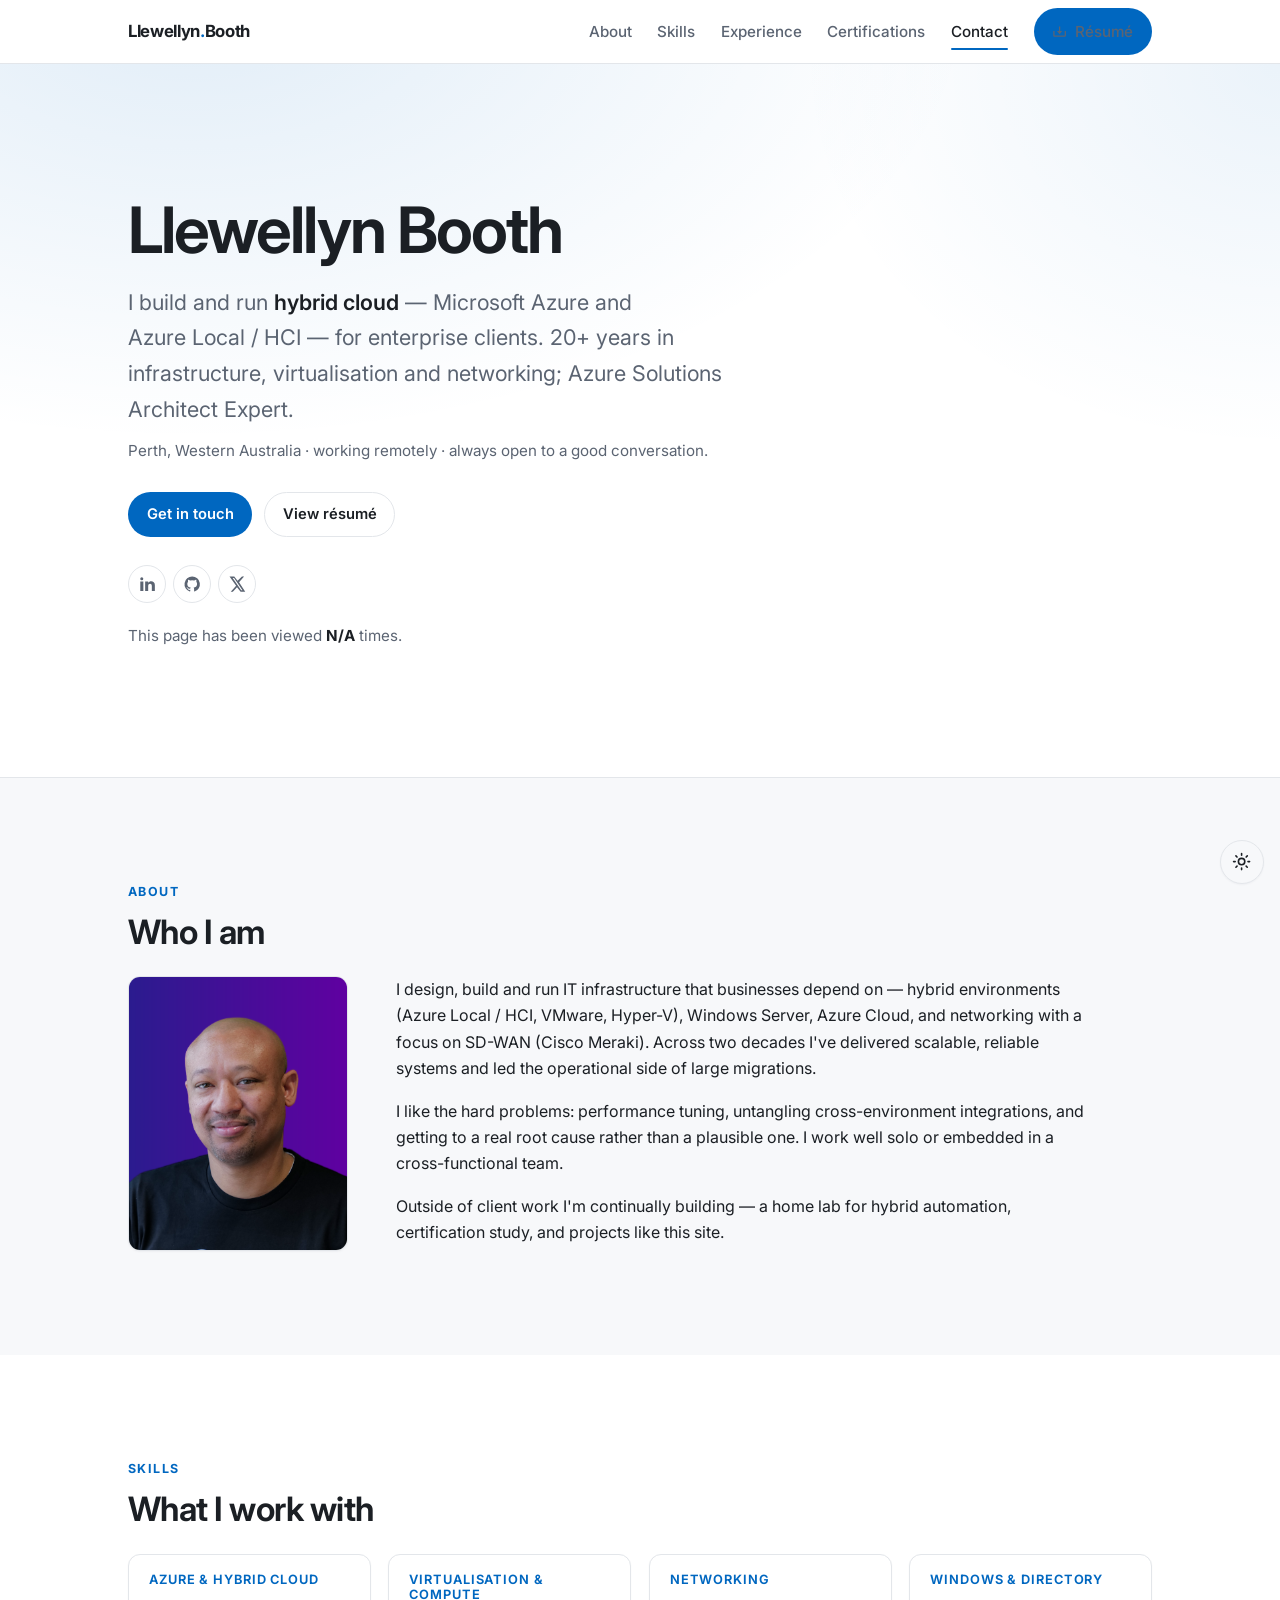
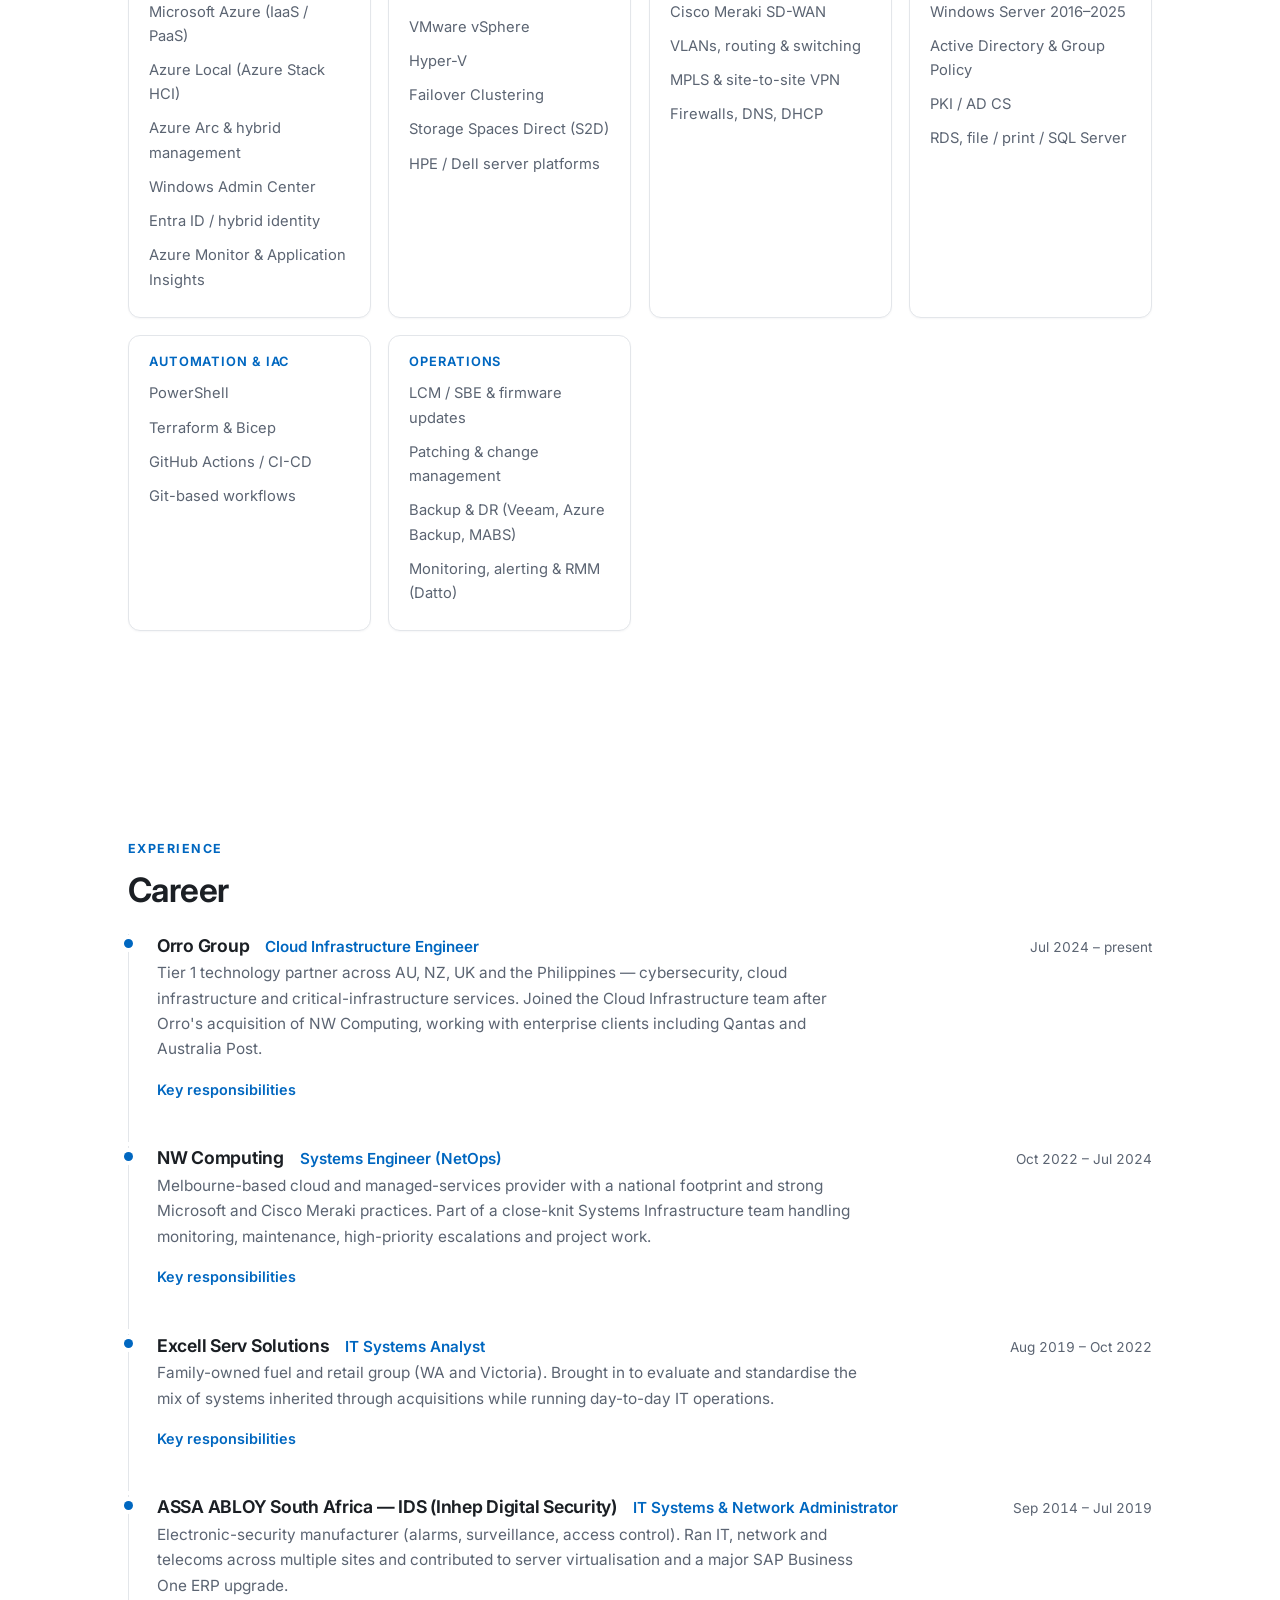
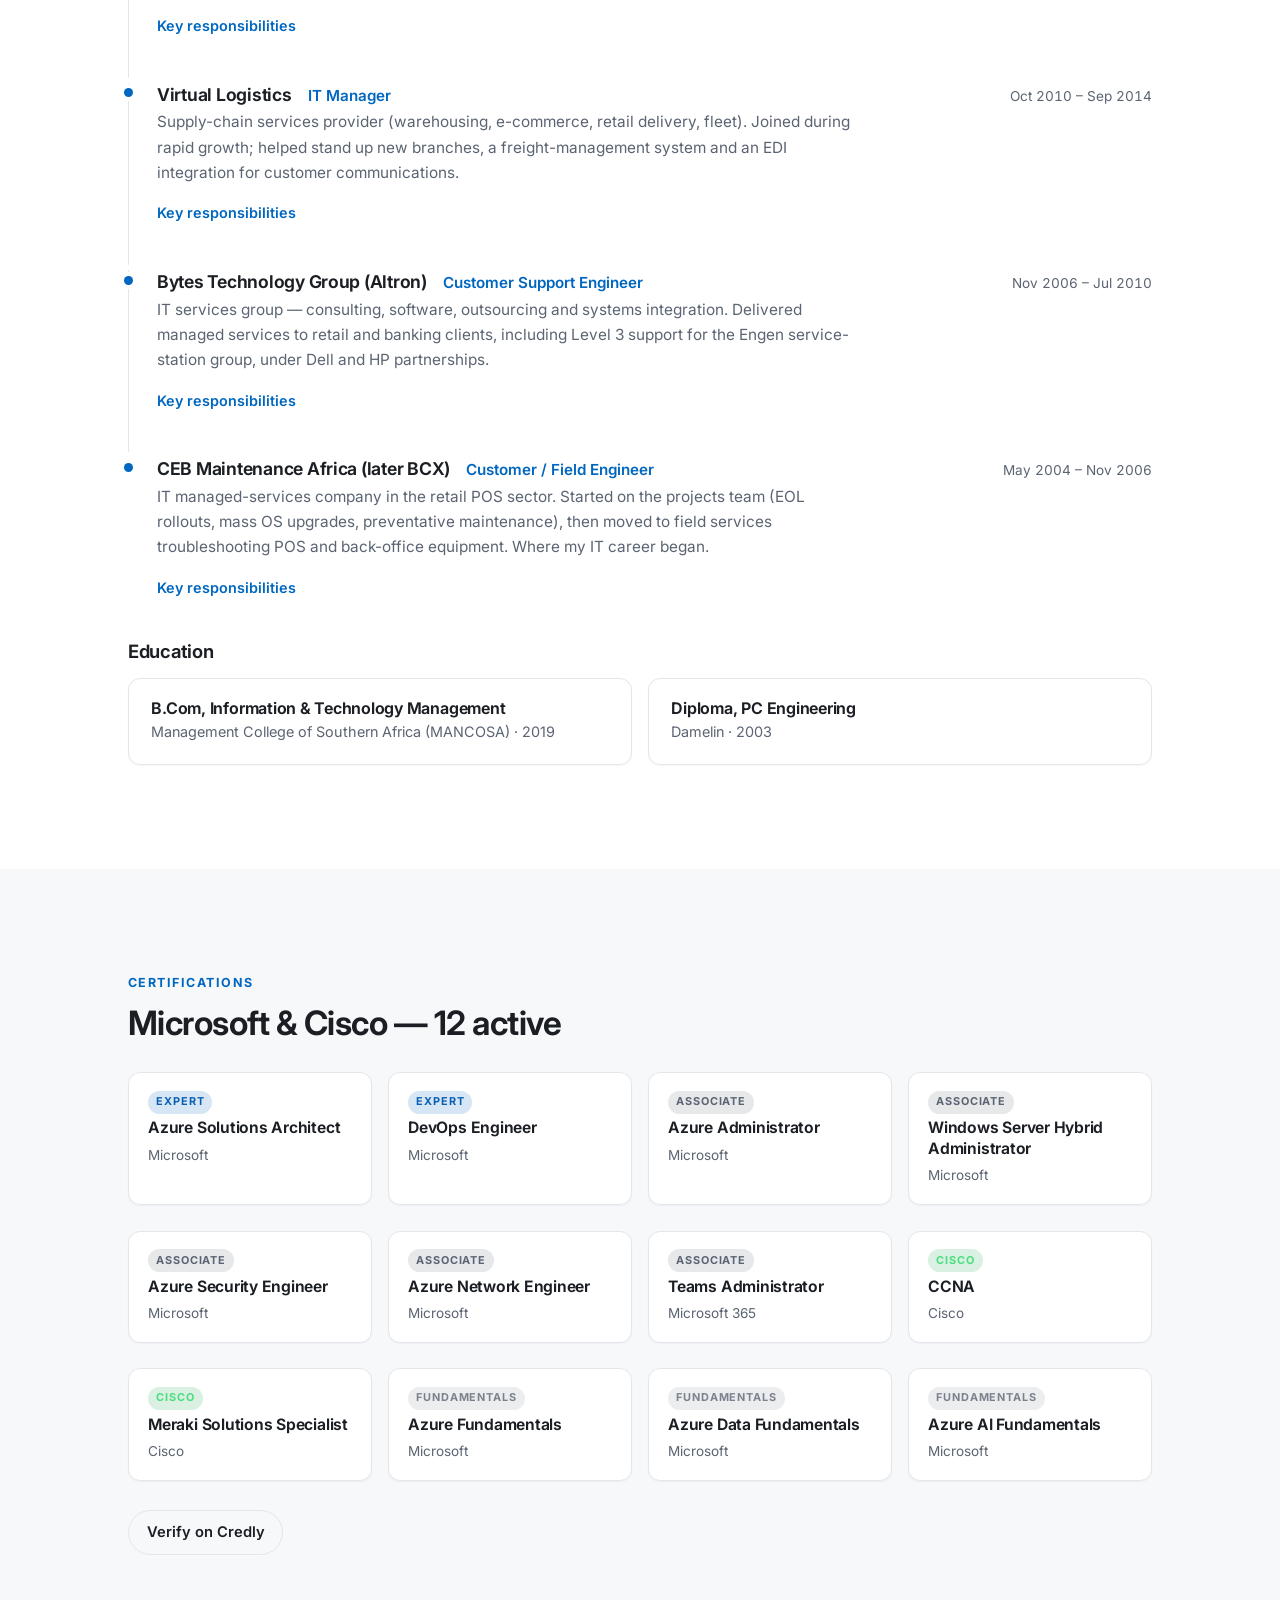
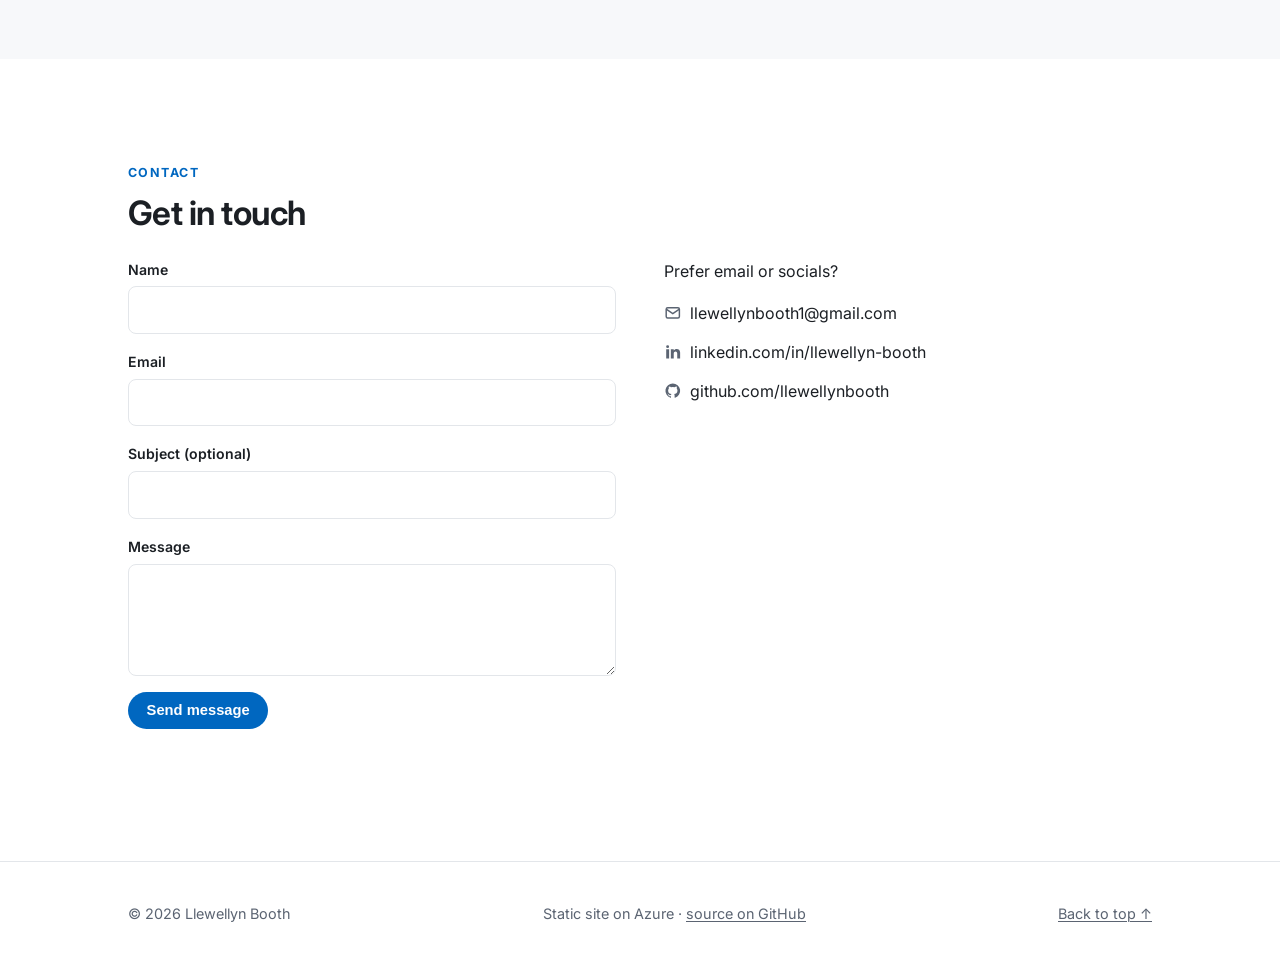
==== commit 264a1407: "Add /resume.html — the résumé as a page, drop the OneDrive link - frontend/resume.html: single-colum" ====
--- a/frontend/index.html
+++ b/frontend/index.html
@@ -75,7 +75,7 @@
         <a href="#experience">Experience</a>
         <a href="#certifications">Certifications</a>
         <a href="#contact">Contact</a>
-        <a class="btn btn--primary" href="https://1drv.ms/w/c/38a387b5d46735f6/IQP2NWfUtYejIIA40gAAAAAAAUdLHIie0kQ5iDVtc8II4xU?download=1">
+        <a class="btn btn--primary" href="resume.html">
           <svg viewBox="0 0 24 24" fill="currentColor"><path d="M12 16l4-5h-3V4h-2v7H8l4 5z"/><path d="M20 18H4v-7H2v7c0 1.1.9 2 2 2h16c1.1 0 2-.9 2-2v-7h-2v7z"/></svg>
           Résumé
         </a>
@@ -97,7 +97,7 @@
         <p class="hero-meta">Perth, Western Australia &middot; working remotely &middot; always open to a good conversation.</p>
         <div class="hero-actions">
           <a class="btn btn--primary" href="#contact">Get in touch</a>
-          <a class="btn btn--ghost" href="https://1drv.ms/w/c/38a387b5d46735f6/IQP2NWfUtYejIIA40gAAAAAAAUdLHIie0kQ5iDVtc8II4xU?download=1">Download résumé (PDF)</a>
+          <a class="btn btn--ghost" href="resume.html">View résumé</a>
         </div>
         <div class="social">
           <a href="https://www.linkedin.com/in/llewellyn-booth" aria-label="LinkedIn">
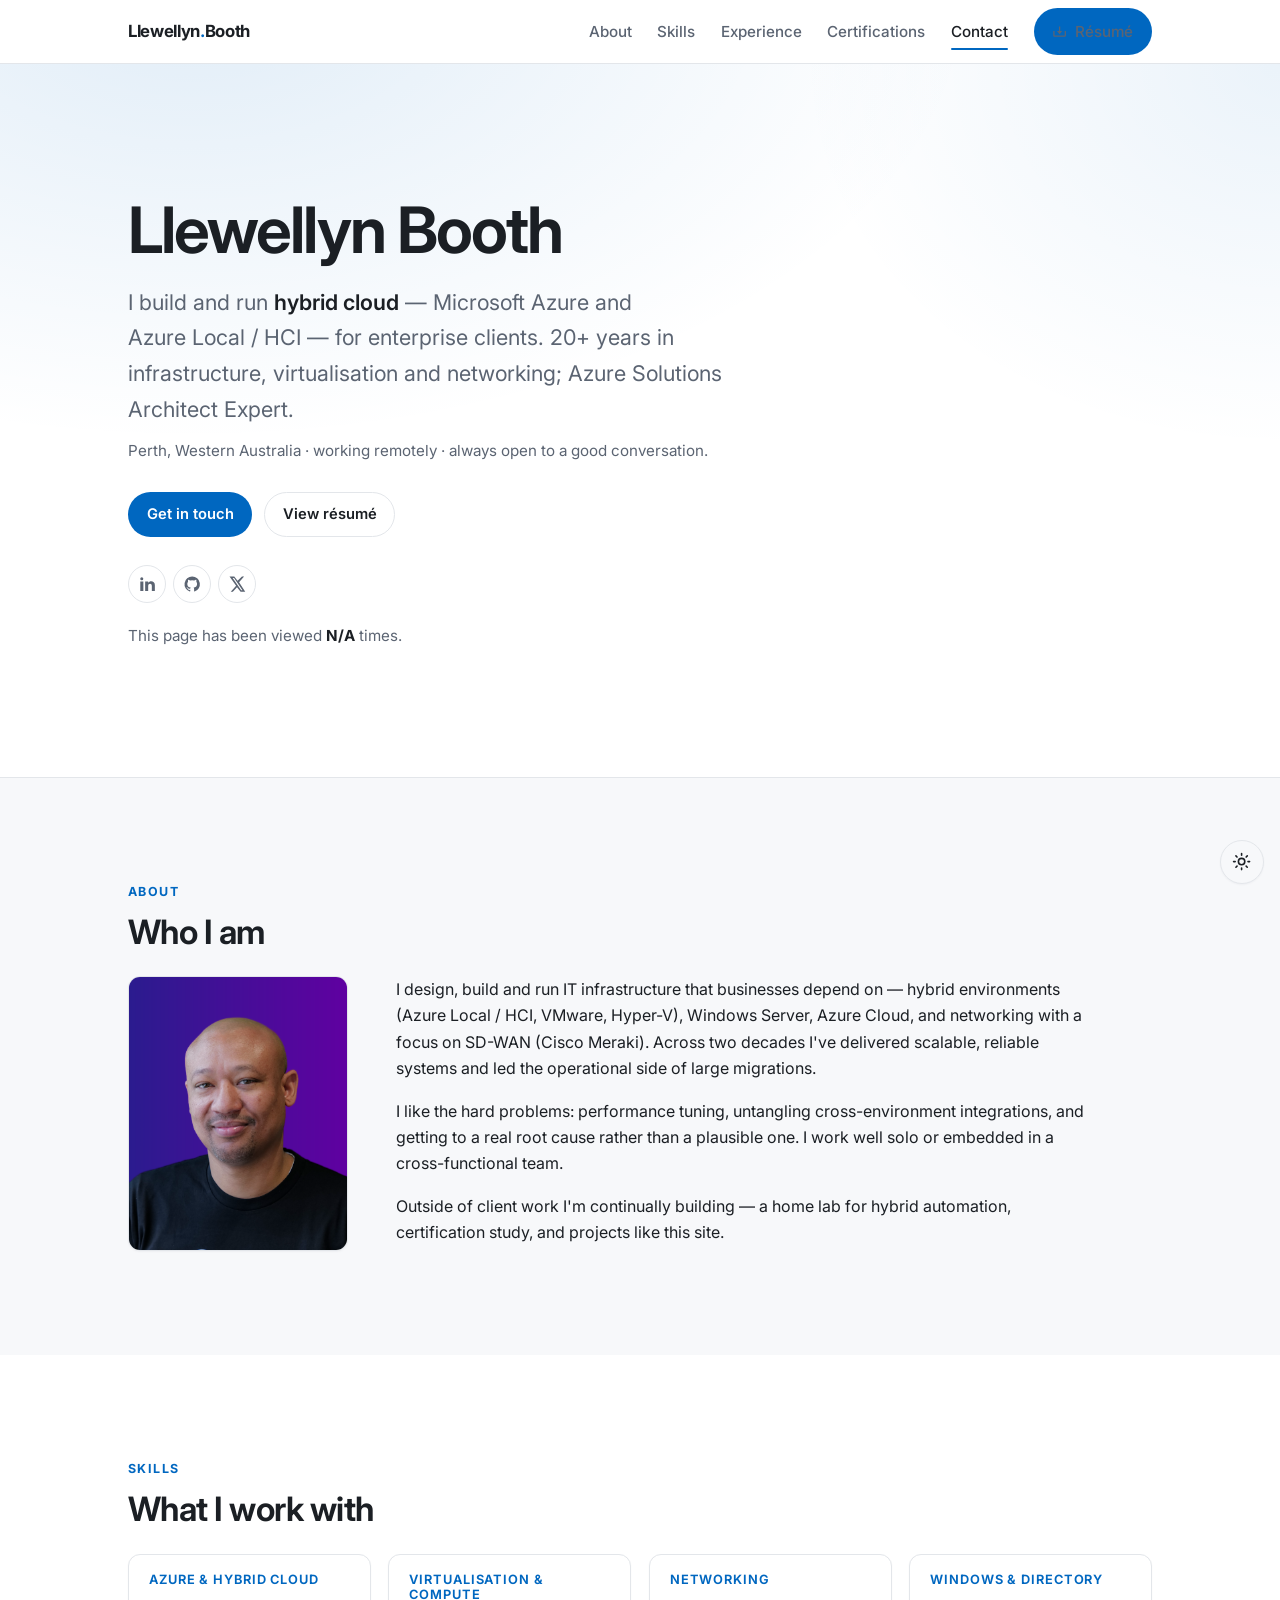
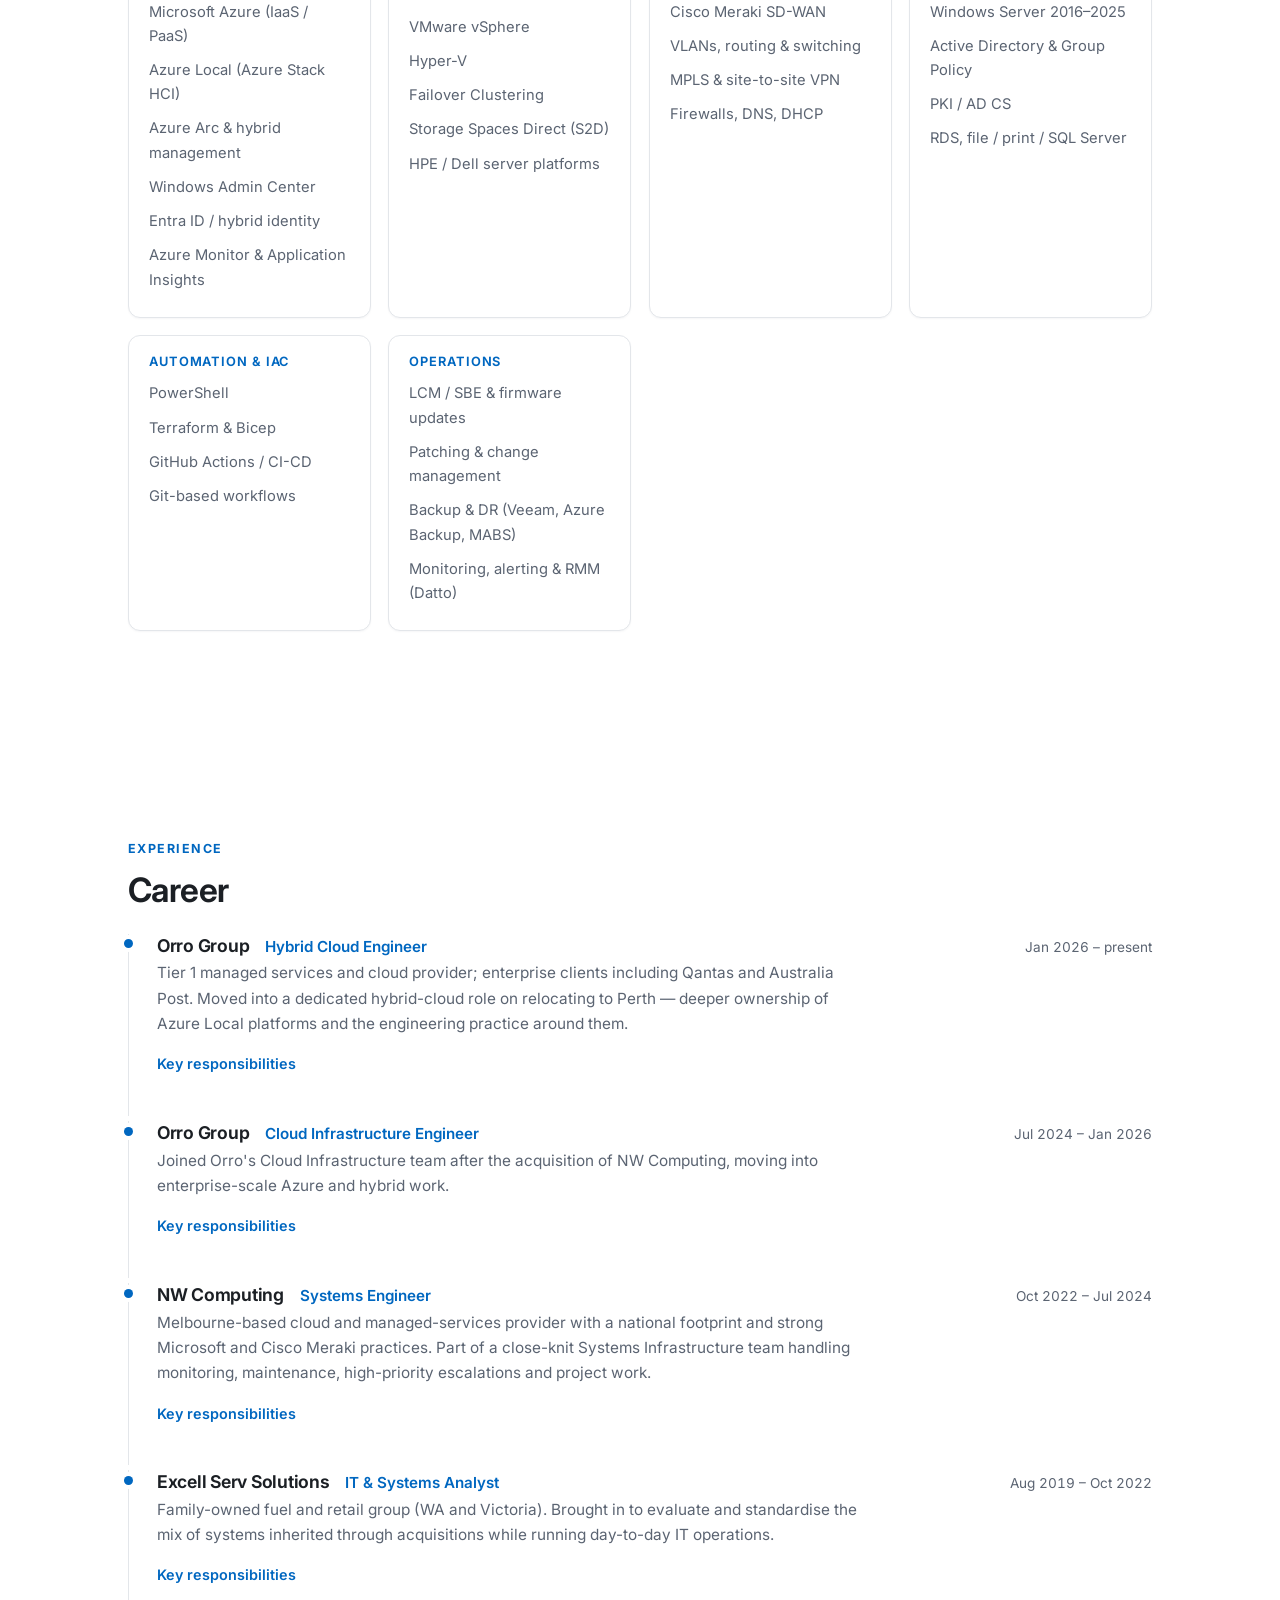
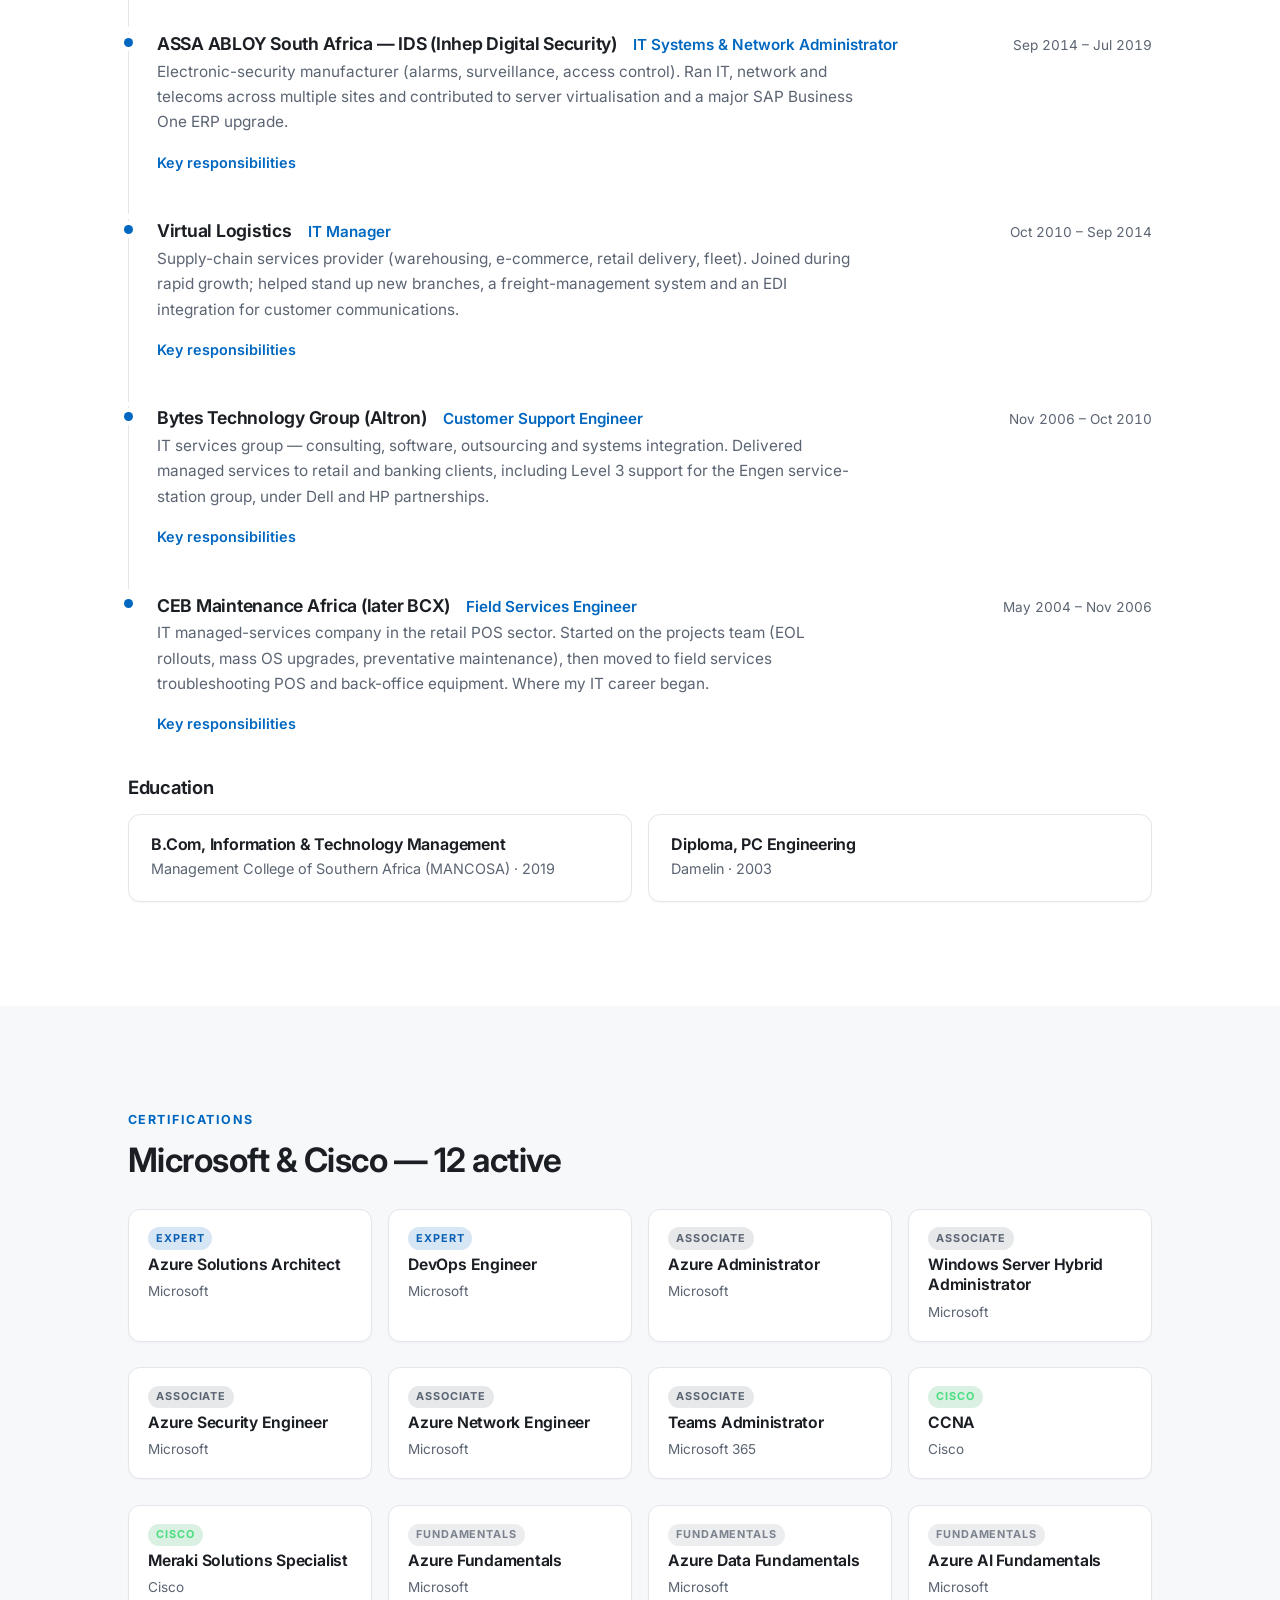
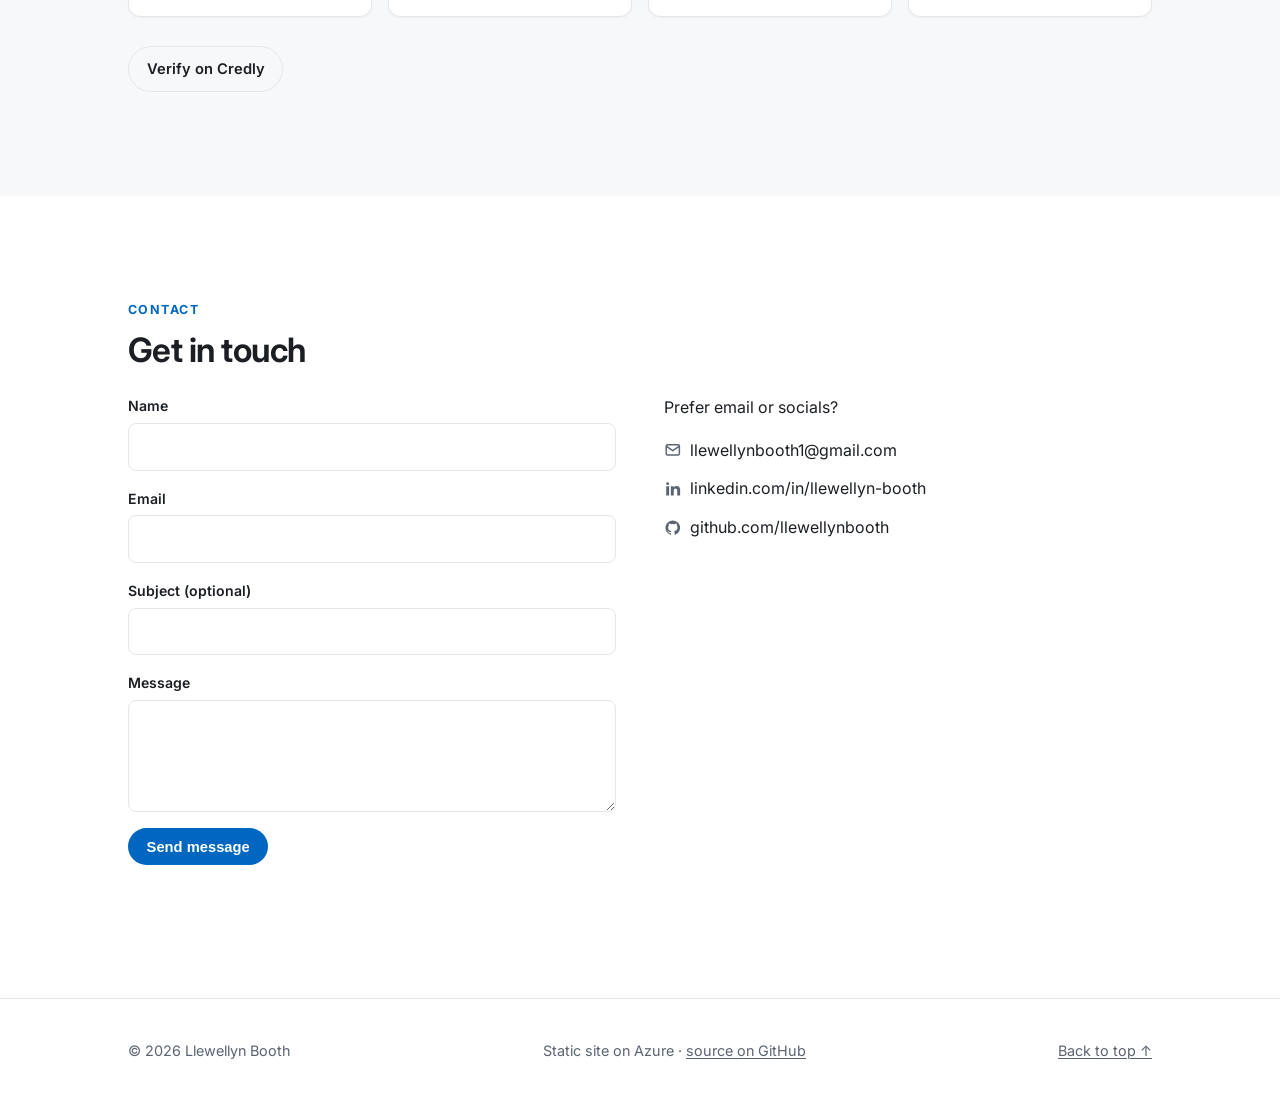
==== commit b4bd9580: "index.html: align the experience timeline with resume.html / LinkedIn - Split Orro into Hybrid Cloud" ====
--- a/frontend/index.html
+++ b/frontend/index.html
@@ -219,24 +219,44 @@
           <li>
             <div class="job-head">
               <h3>Orro Group</h3>
+              <span class="job-role">Hybrid Cloud Engineer</span>
+              <span class="job-date">Jan 2026 &ndash; present</span>
+            </div>
+            <p>
+              Tier&nbsp;1 managed services and cloud provider; enterprise clients including Qantas
+              and Australia Post. Moved into a dedicated hybrid-cloud role on relocating to Perth
+              &mdash; deeper ownership of Azure Local platforms and the engineering practice
+              around them.
+            </p>
+            <details>
+              <summary>Key responsibilities</summary>
+              <ul>
+                <li>Own the lifecycle of 2- to 10-node Azure Local (Azure Stack HCI) clusters for multiple enterprise clients &mdash; health, LCM/SBE and firmware, storage and network intents, Azure Arc.</li>
+                <li>Led a cluster network-adapter migration and RDMA rebuild &mdash; Broadcom NICs to Intel E810, reconfigured converged networking for RDMA (RoCE), validated throughput and failover.</li>
+                <li>Built cost-optimisation workbooks that surface orphaned resources and verify reservation coverage &mdash; reduced a client's Azure spend ~20% on average.</li>
+                <li>Introduced architecture decision records and tested runbooks for recurring cluster maintenance.</li>
+                <li>Azure subject-matter expert in presales &mdash; scoping, effort estimates, technical assurance.</li>
+              </ul>
+            </details>
+          </li>
+
+          <li>
+            <div class="job-head">
+              <h3>Orro Group</h3>
               <span class="job-role">Cloud Infrastructure Engineer</span>
-              <span class="job-date">Jul 2024 &ndash; present</span>
-            </div>
-            <p>
-              Tier&nbsp;1 technology partner across AU, NZ, UK and the Philippines &mdash;
-              cybersecurity, cloud infrastructure and critical-infrastructure services. Joined the
-              Cloud Infrastructure team after Orro's acquisition of NW Computing, working with
-              enterprise clients including Qantas and Australia Post.
-            </p>
-            <details>
-              <summary>Key responsibilities</summary>
-              <ul>
-                <li>Cloud platform management and monitoring, focused on Azure and Cisco Meraki.</li>
-                <li>Provisioning cloud infrastructure &mdash; VMs, storage, networking, load balancers, databases &mdash; to business requirements.</li>
-                <li>Cost optimisation through usage analysis and right-sizing.</li>
-                <li>Cloud migration strategy and execution, on-premises to Azure.</li>
-                <li>Presales support as an Azure subject-matter expert.</li>
-                <li>Ad-hoc project delivery with the PMO during peak periods.</li>
+              <span class="job-date">Jul 2024 &ndash; Jan 2026</span>
+            </div>
+            <p>
+              Joined Orro's Cloud Infrastructure team after the acquisition of NW Computing,
+              moving into enterprise-scale Azure and hybrid work.
+            </p>
+            <details>
+              <summary>Key responsibilities</summary>
+              <ul>
+                <li>BAU for enterprise Azure estates &mdash; provisioning and lifecycle of VMs, storage, networking, load balancers and databases.</li>
+                <li>On-premises-to-Azure migrations &mdash; assessment, landing-zone build, cutover and validation.</li>
+                <li>Supported Azure Local (Azure Stack HCI) clusters &mdash; health, updates, Azure Arc registration.</li>
+                <li>Managed Cisco Meraki SD-WAN changes and escalations across the client base.</li>
               </ul>
             </details>
           </li>
@@ -244,7 +264,7 @@
           <li>
             <div class="job-head">
               <h3>NW Computing</h3>
-              <span class="job-role">Systems Engineer (NetOps)</span>
+              <span class="job-role">Systems Engineer</span>
               <span class="job-date">Oct 2022 &ndash; Jul 2024</span>
             </div>
             <p>
@@ -269,7 +289,7 @@
           <li>
             <div class="job-head">
               <h3>Excell Serv Solutions</h3>
-              <span class="job-role">IT Systems Analyst</span>
+              <span class="job-role">IT &amp; Systems Analyst</span>
               <span class="job-date">Aug 2019 &ndash; Oct 2022</span>
             </div>
             <p>
@@ -336,7 +356,7 @@
             <div class="job-head">
               <h3>Bytes Technology Group (Altron)</h3>
               <span class="job-role">Customer Support Engineer</span>
-              <span class="job-date">Nov 2006 &ndash; Jul 2010</span>
+              <span class="job-date">Nov 2006 &ndash; Oct 2010</span>
             </div>
             <p>
               IT services group &mdash; consulting, software, outsourcing and systems integration.
@@ -356,7 +376,7 @@
           <li>
             <div class="job-head">
               <h3>CEB Maintenance Africa (later BCX)</h3>
-              <span class="job-role">Customer / Field Engineer</span>
+              <span class="job-role">Field Services Engineer</span>
               <span class="job-date">May 2004 &ndash; Nov 2006</span>
             </div>
             <p>
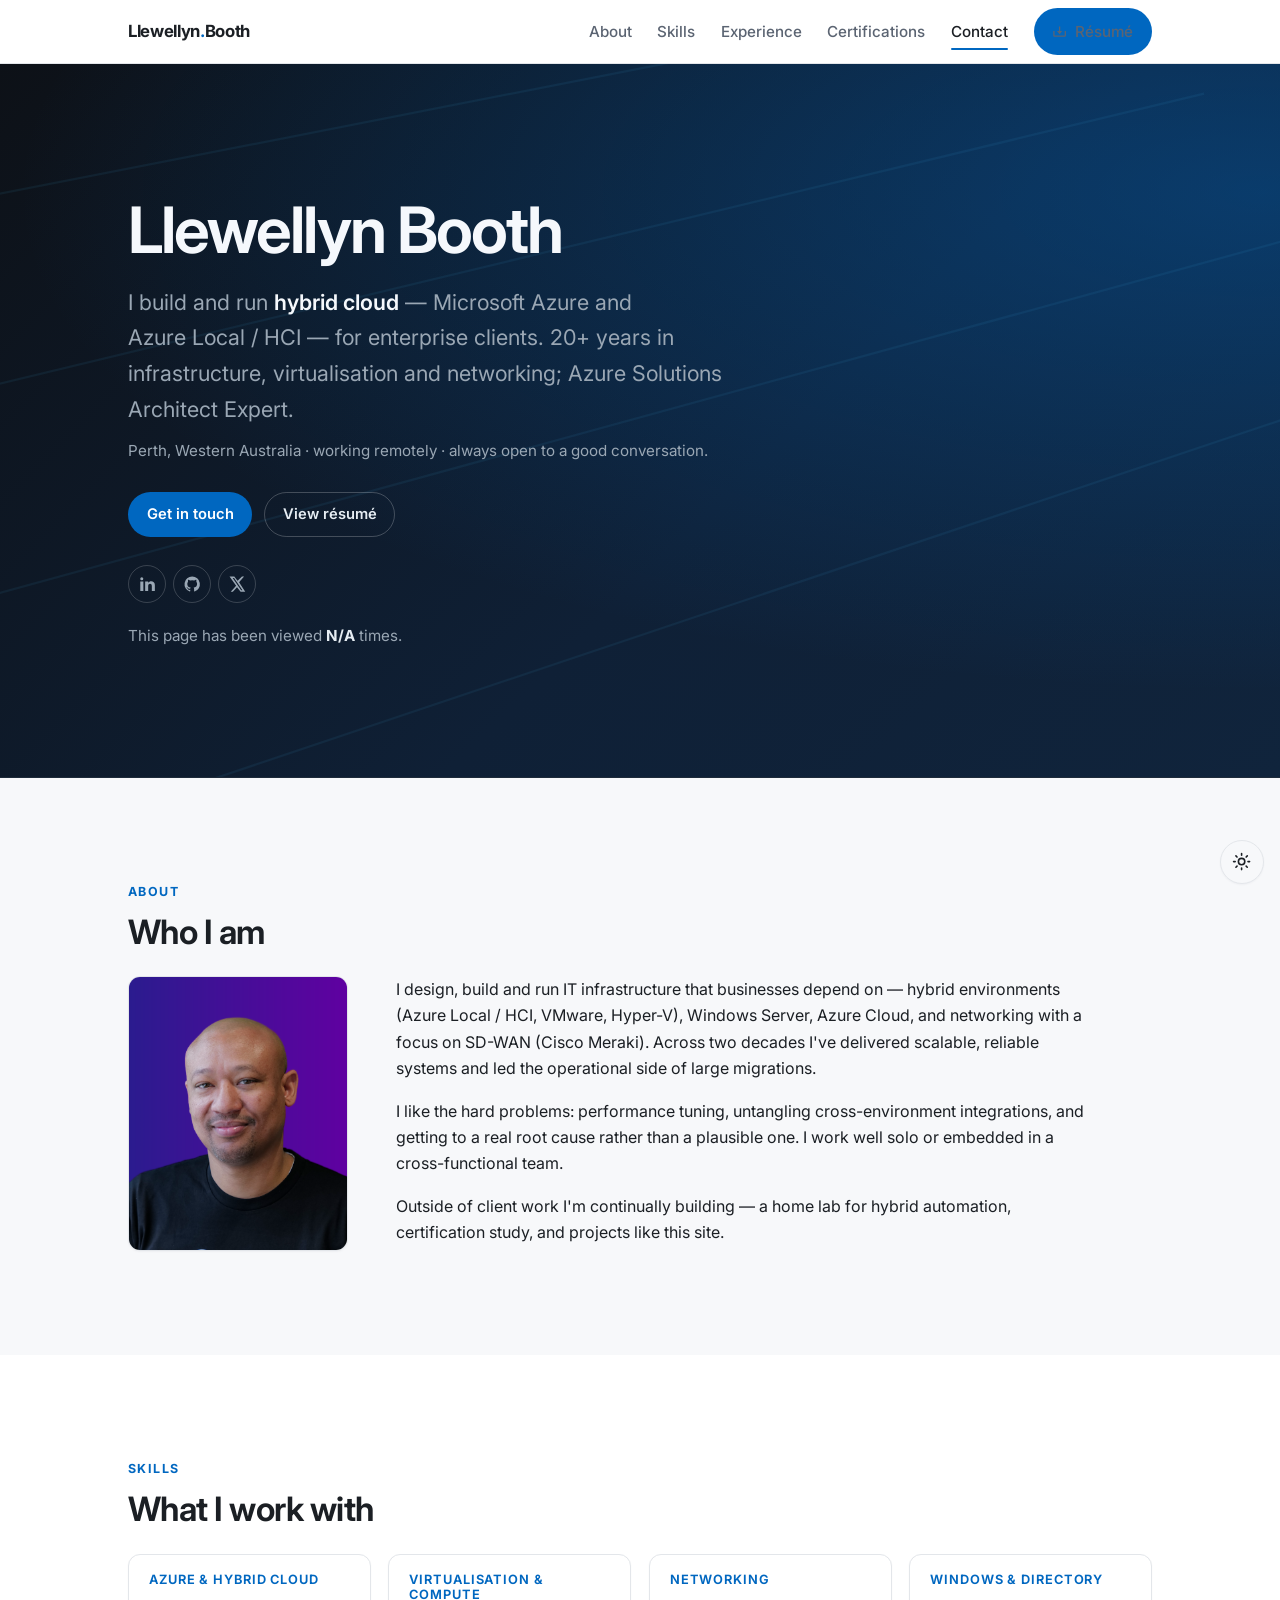
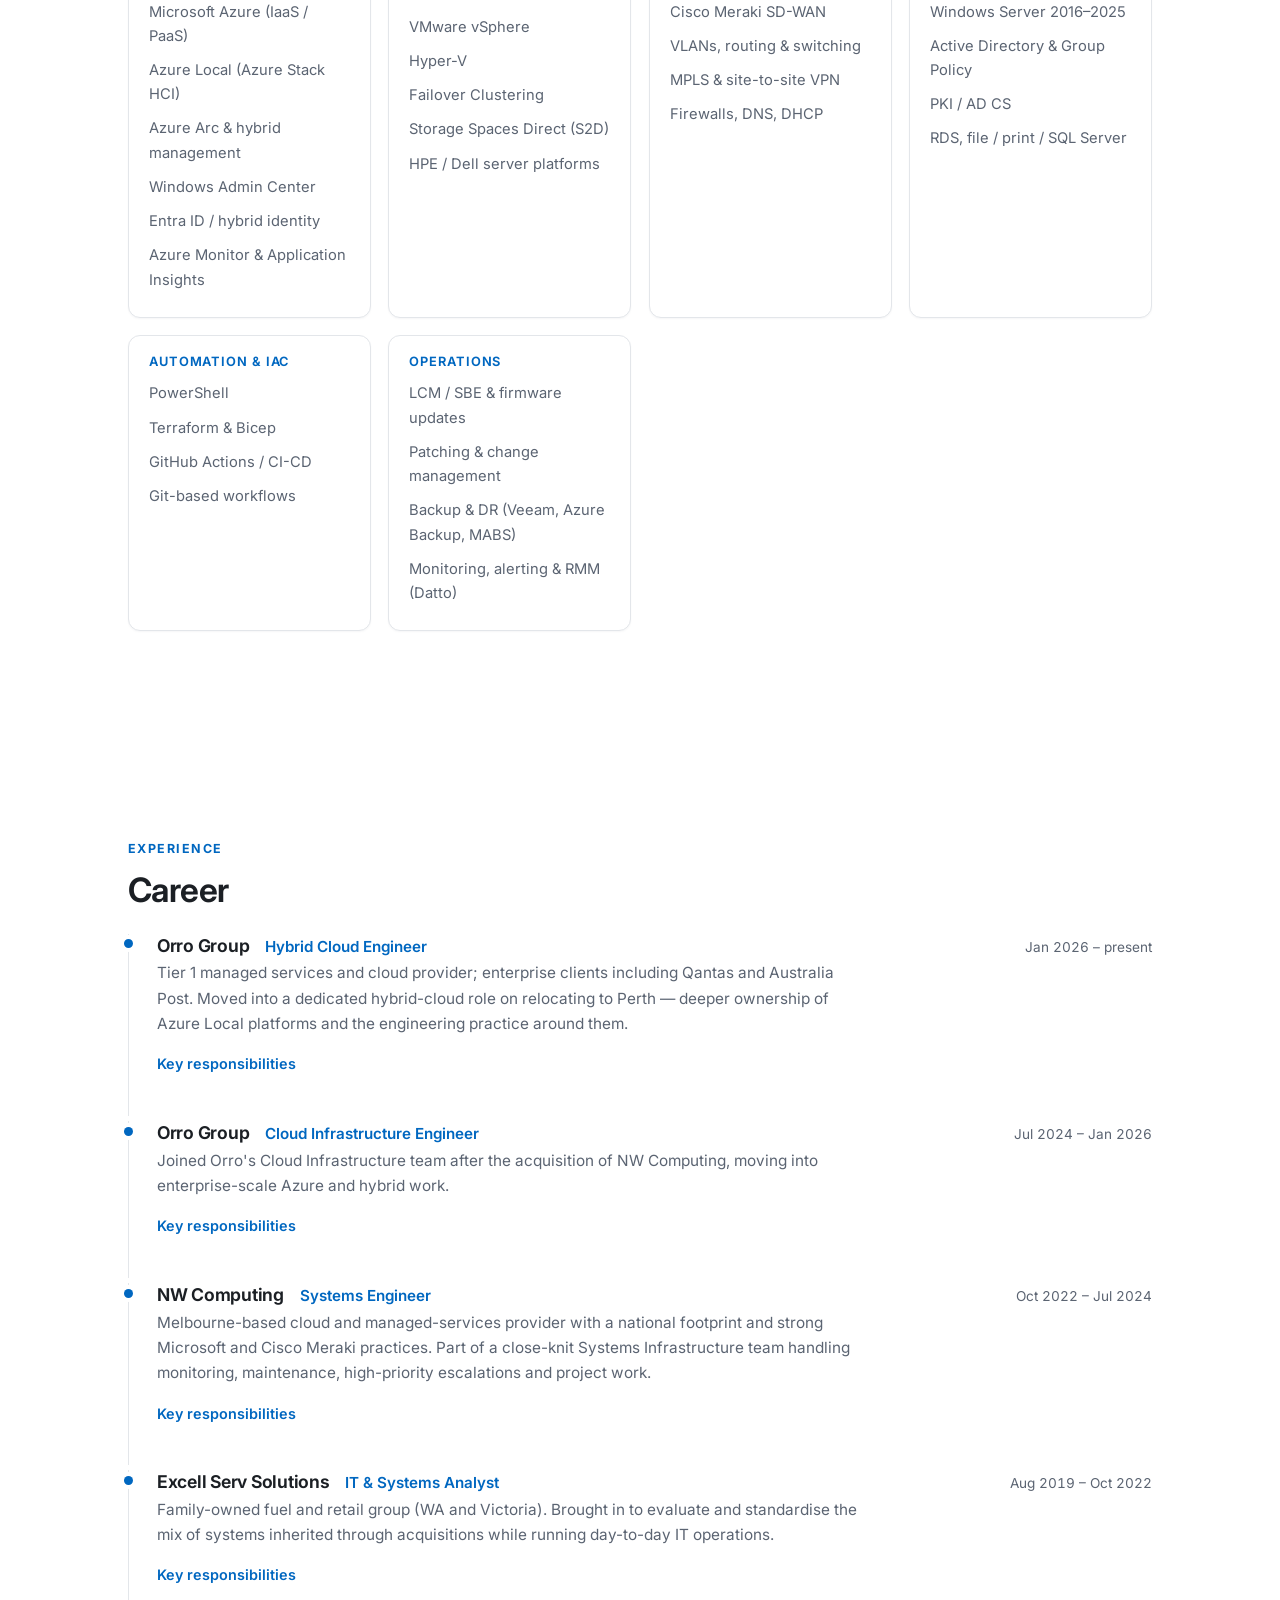
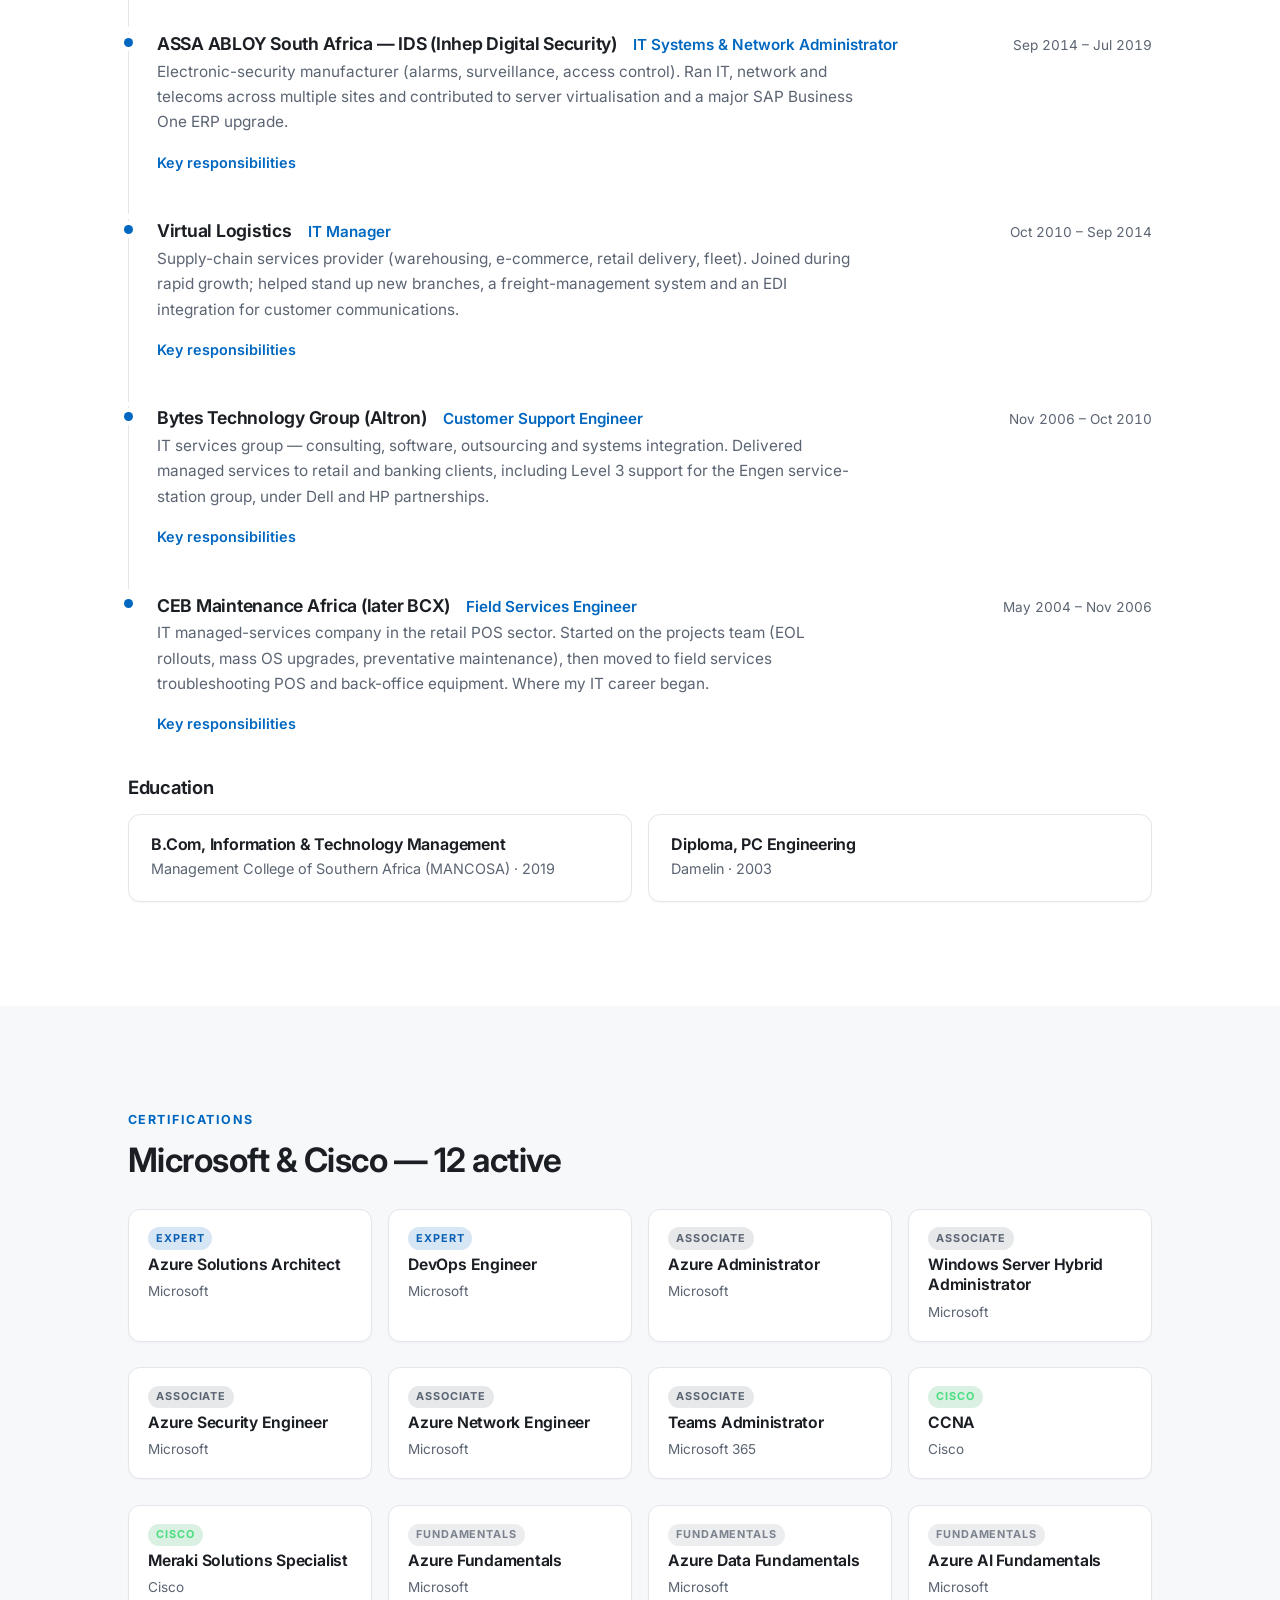
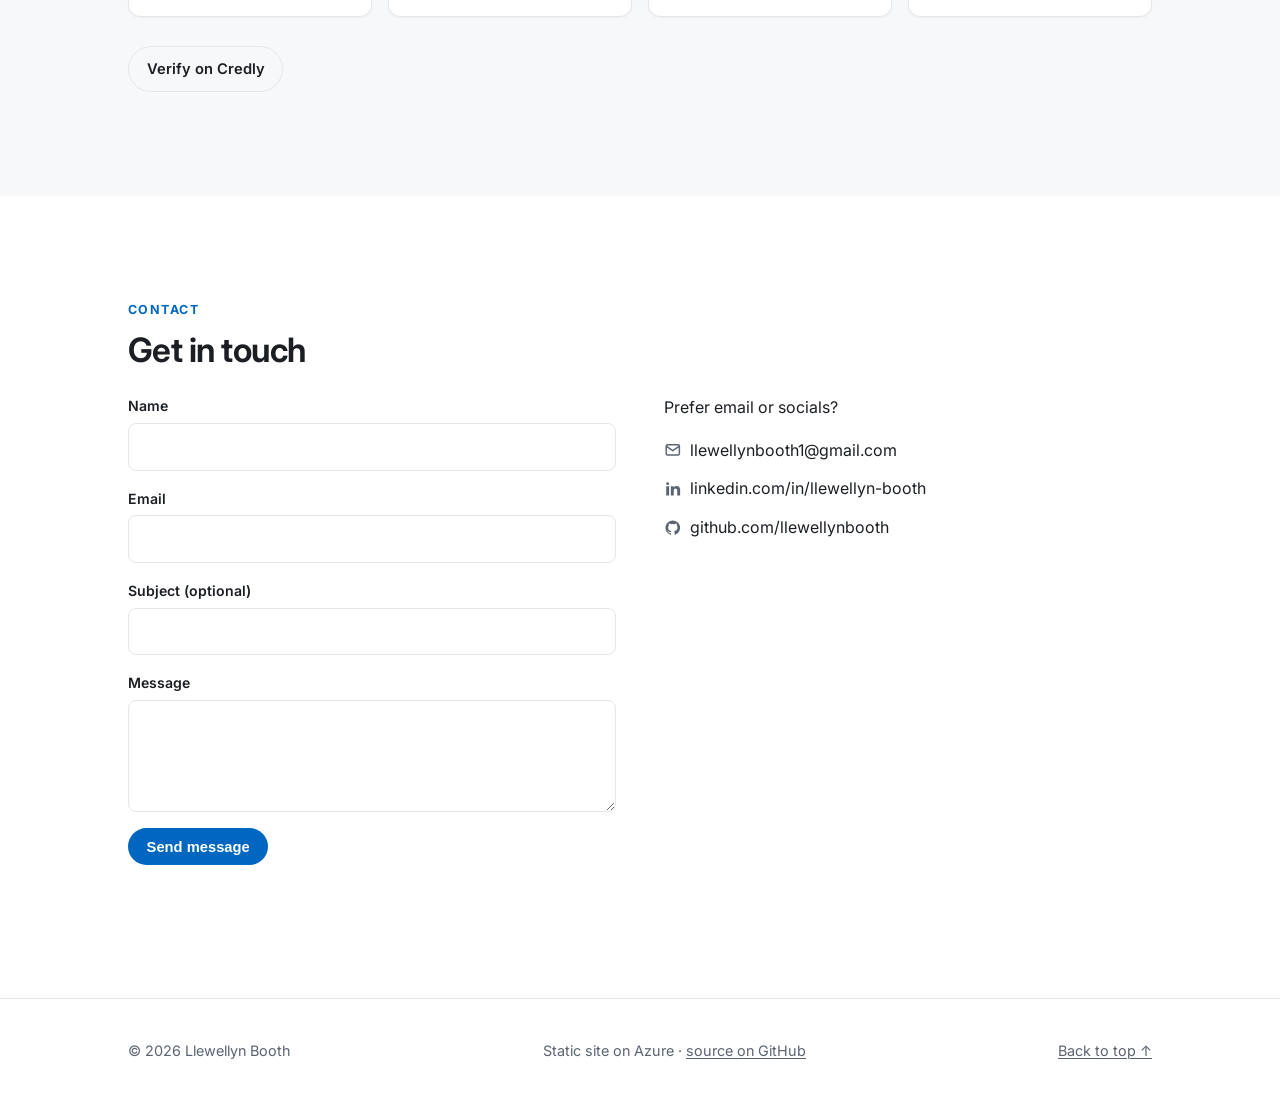
==== commit aff57f1e: "Dark hero band matching the LinkedIn banner; drop 'Senior' from banner - .hero is now always dark (n" ====
--- a/frontend/index.html
+++ b/frontend/index.html
@@ -5,7 +5,7 @@
   <meta name="viewport" content="width=device-width, initial-scale=1">
   <meta name="color-scheme" content="light dark">
 
-  <title>Llewellyn Booth — Infrastructure &amp; Cloud Engineer</title>
+  <title>Llewellyn Booth — Cloud &amp; Hybrid Infrastructure Engineer</title>
   <meta name="description" content="Infrastructure Engineer specialising in Azure Cloud, hybrid infrastructure, and networking. 20+ years across managed services and enterprise IT, with 12 active Microsoft and Cisco certifications.">
   <meta name="author" content="Llewellyn Booth">
   <meta name="keywords" content="Azure Cloud Engineer, Infrastructure Engineer, Network Engineer, Azure Solutions Architect, Hybrid Cloud, DevOps, Cisco Meraki, Cloud Resume Challenge">
@@ -13,12 +13,12 @@
 
   <meta property="og:type" content="website">
   <meta property="og:url" content="https://resumestore100.z8.web.core.windows.net/">
-  <meta property="og:title" content="Llewellyn Booth — Infrastructure &amp; Cloud Engineer">
+  <meta property="og:title" content="Llewellyn Booth — Cloud &amp; Hybrid Infrastructure Engineer">
   <meta property="og:description" content="Infrastructure Engineer specialising in Azure Cloud, hybrid infrastructure, and networking. 20+ years' experience, 12 active certifications.">
   <meta property="og:image" content="https://resumestore100.z8.web.core.windows.net/images/me.png">
   <meta name="twitter:card" content="summary_large_image">
   <meta name="twitter:creator" content="@LlewellynXBooth">
-  <meta name="twitter:title" content="Llewellyn Booth — Infrastructure &amp; Cloud Engineer">
+  <meta name="twitter:title" content="Llewellyn Booth — Cloud &amp; Hybrid Infrastructure Engineer">
   <meta name="twitter:description" content="Infrastructure Engineer specialising in Azure Cloud, hybrid infrastructure, and networking.">
   <meta name="twitter:image" content="https://resumestore100.z8.web.core.windows.net/images/me.png">
 
@@ -47,7 +47,7 @@
     "name": "Llewellyn Booth",
     "url": "https://resumestore100.z8.web.core.windows.net/",
     "image": "https://resumestore100.z8.web.core.windows.net/images/me.png",
-    "jobTitle": "Infrastructure Engineer",
+    "jobTitle": "Cloud & Hybrid Infrastructure Engineer",
     "worksFor": { "@type": "Organization", "name": "Orro Group" },
     "description": "Infrastructure Engineer specialising in Azure Cloud, hybrid infrastructure, and networking, with 20+ years of experience.",
     "sameAs": [
@@ -87,6 +87,30 @@
 
     <!-- hero -->
     <section class="hero" aria-label="Introduction">
+      <svg class="hero-bg" viewBox="0 0 1200 480" preserveAspectRatio="xMidYMid slice" aria-hidden="true" focusable="false">
+        <defs>
+          <radialGradient id="heroGlow" cx="0.85" cy="0.18" r="0.7">
+            <stop offset="0" stop-color="#0067c0" stop-opacity="0.38"/>
+            <stop offset="1" stop-color="#0067c0" stop-opacity="0"/>
+          </radialGradient>
+        </defs>
+        <rect width="1200" height="480" fill="url(#heroGlow)"/>
+        <g stroke="#4cc2ff" stroke-opacity="0.07" stroke-width="1.5">
+          <line x1="-100" y1="140" x2="820" y2="-40"/>
+          <line x1="-100" y1="280" x2="980" y2="20"/>
+          <line x1="-100" y1="430" x2="1140" y2="90"/>
+          <line x1="-40"  y1="600" x2="1240" y2="170"/>
+        </g>
+        <g transform="translate(1046,64)" stroke="#4cc2ff" stroke-opacity="0.45" fill="#4cc2ff" fill-opacity="0.45">
+          <line x1="0"  y1="0"  x2="72" y2="0"  stroke-width="1.5"/>
+          <line x1="0"  y1="0"  x2="0"  y2="72" stroke-width="1.5"/>
+          <line x1="72" y1="0"  x2="72" y2="72" stroke-width="1.5"/>
+          <line x1="0"  y1="72" x2="72" y2="72" stroke-width="1.5"/>
+          <line x1="0"  y1="0"  x2="72" y2="72" stroke-width="1.5"/>
+          <circle cx="0"  cy="0"  r="5"/><circle cx="72" cy="0"  r="5"/>
+          <circle cx="0"  cy="72" r="5"/><circle cx="72" cy="72" r="5"/>
+        </g>
+      </svg>
       <div class="container">
         <h1>Llewellyn Booth</h1>
         <p class="lede">
--- a/frontend/css/site.css
+++ b/frontend/css/site.css
@@ -160,31 +160,38 @@
   color: var(--accent); margin: 0 0 .6rem;
 }
 
-/* ---- hero ----------------------------------------------------------- */
+/* ---- hero (always dark, matches the LinkedIn banner) --------------- */
 .hero {
+  position: relative; overflow: hidden;
   padding-block: clamp(4rem, 12vw, 8rem);
-  background:
-    radial-gradient(70rem 40rem at 15% -10%, color-mix(in srgb, var(--accent) 12%, transparent), transparent 70%),
-    radial-gradient(50rem 40rem at 100% 0%, color-mix(in srgb, var(--accent) 8%, transparent), transparent 60%);
-  border-bottom: 1px solid var(--border);
-}
+  background: linear-gradient(135deg, #0d1117 0%, #0f2036 58%, #10243c 100%);
+  border-bottom: 1px solid #1e2b3a;
+}
+.hero-bg {
+  position: absolute; inset: 0; width: 100%; height: 100%;
+  pointer-events: none; user-select: none;
+}
+.hero .container { position: relative; z-index: 1; }
+
 .hero h1 {
   font-size: clamp(2.4rem, 7vw, 4rem);
-  margin: 0 0 1rem; letter-spacing: -0.03em;
-}
-.hero .lede { font-size: clamp(1.1rem, 2.4vw, 1.35rem); color: var(--text-muted); max-width: 42rem; margin: 0 0 .7rem; }
-.hero .lede strong { color: var(--text); font-weight: 600; }
-.hero-meta { color: var(--text-muted); font-size: .95rem; margin: 0 0 1.75rem; }
+  margin: 0 0 1rem; letter-spacing: -0.03em; color: #f5f8fc;
+}
+.hero .lede { font-size: clamp(1.1rem, 2.4vw, 1.35rem); color: #9aa7b4; max-width: 42rem; margin: 0 0 .7rem; }
+.hero .lede strong { color: #f5f8fc; font-weight: 600; }
+.hero-meta { color: #9aa7b4; font-size: .95rem; margin: 0 0 1.75rem; }
 .hero-actions { display: flex; flex-wrap: wrap; gap: .75rem; margin-bottom: 1.75rem; }
+.hero .btn--ghost { color: #e6edf3; border-color: rgba(255,255,255,.22); }
+.hero .btn--ghost:hover { color: #4cc2ff; border-color: #4cc2ff; }
 .social { display: flex; gap: .4rem; }
 .social a {
   display: inline-grid; place-items: center; width: 2.4rem; height: 2.4rem;
-  border: 1px solid var(--border); border-radius: var(--radius-pill); color: var(--text-muted);
-}
-.social a:hover { color: var(--accent); border-color: var(--accent); }
+  border: 1px solid rgba(255,255,255,.18); border-radius: var(--radius-pill); color: #9aa7b4;
+}
+.social a:hover { color: #4cc2ff; border-color: #4cc2ff; }
 .social svg { width: 1.15rem; height: 1.15rem; }
-.viewcount { color: var(--text-muted); font-size: .95rem; margin: 1.25rem 0 0; }
-.viewcount strong { color: var(--text); font-variant-numeric: tabular-nums; }
+.viewcount { color: #9aa7b4; font-size: .95rem; margin: 1.25rem 0 0; }
+.viewcount strong { color: #e6edf3; font-variant-numeric: tabular-nums; }
 
 /* ---- about --------------------------------------------------------- */
 .about-grid { display: grid; grid-template-columns: 220px 1fr; gap: clamp(1.5rem, 5vw, 3rem); align-items: start; }
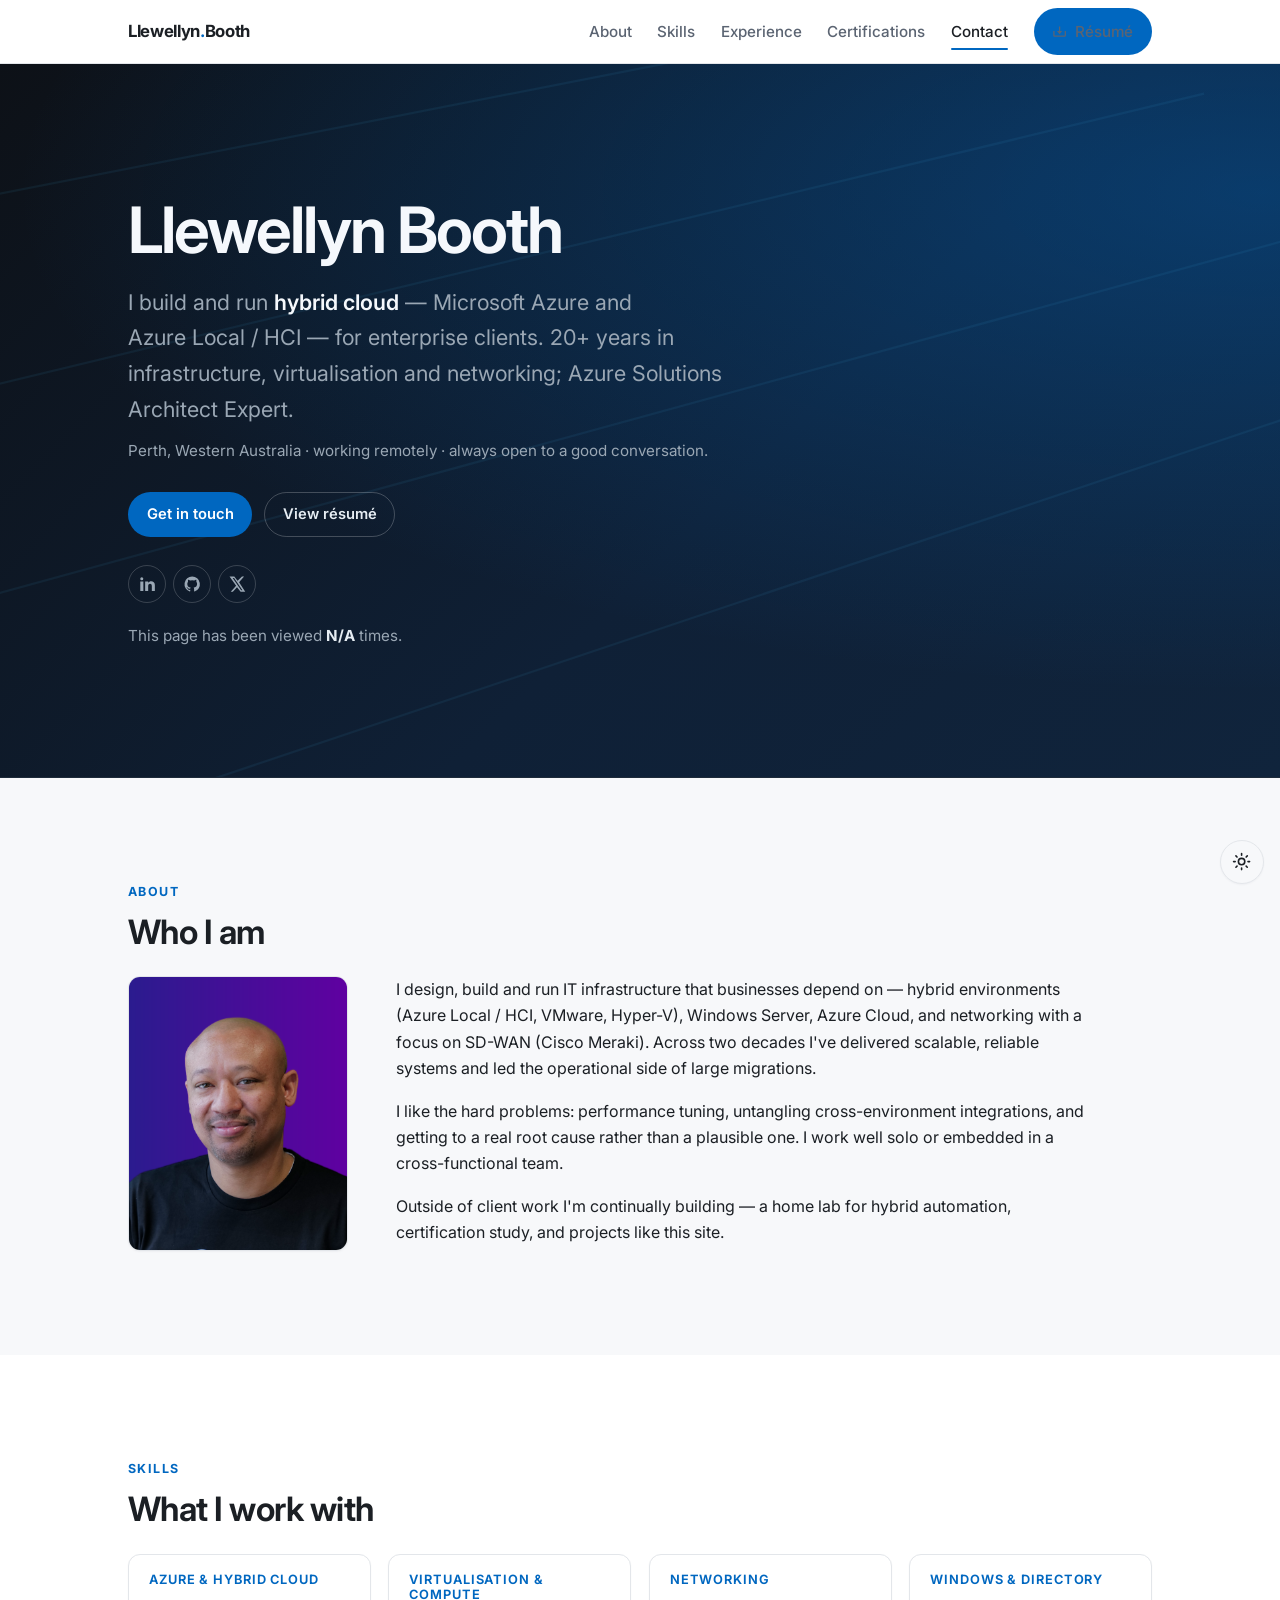
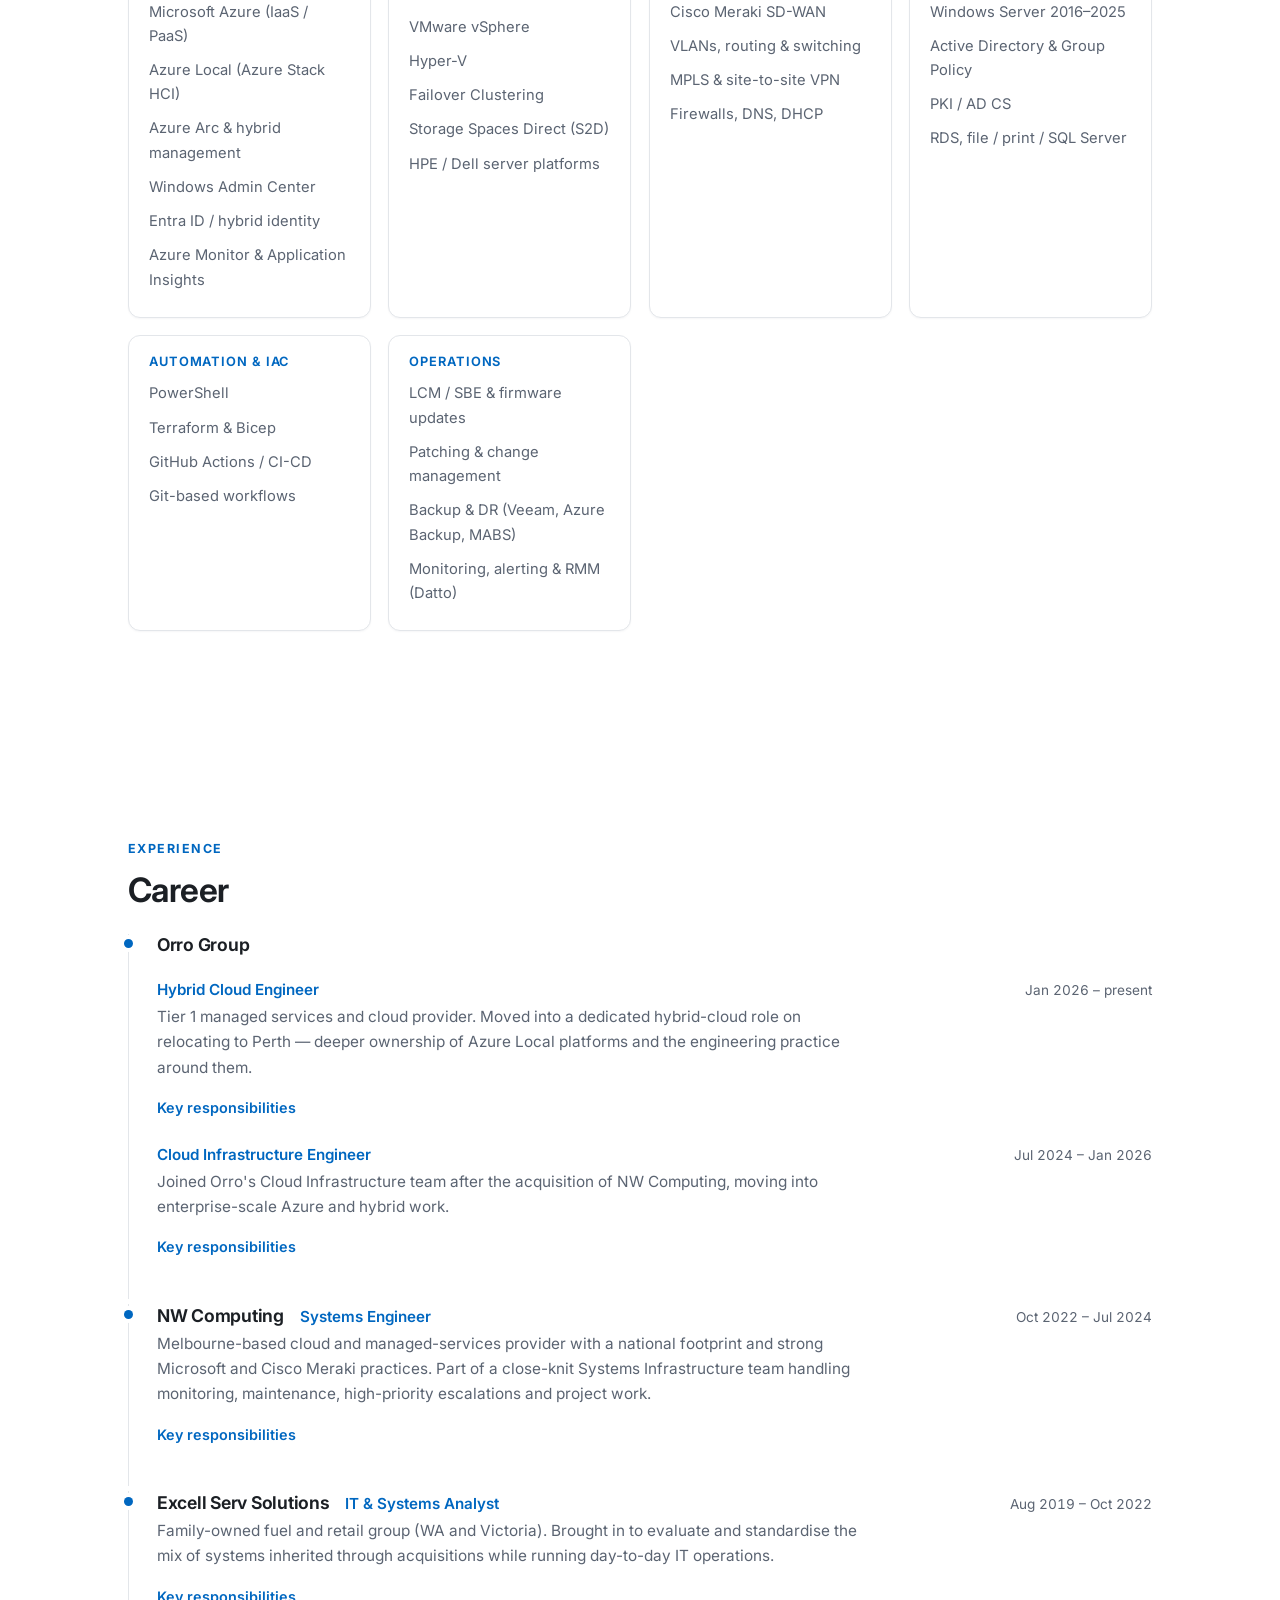
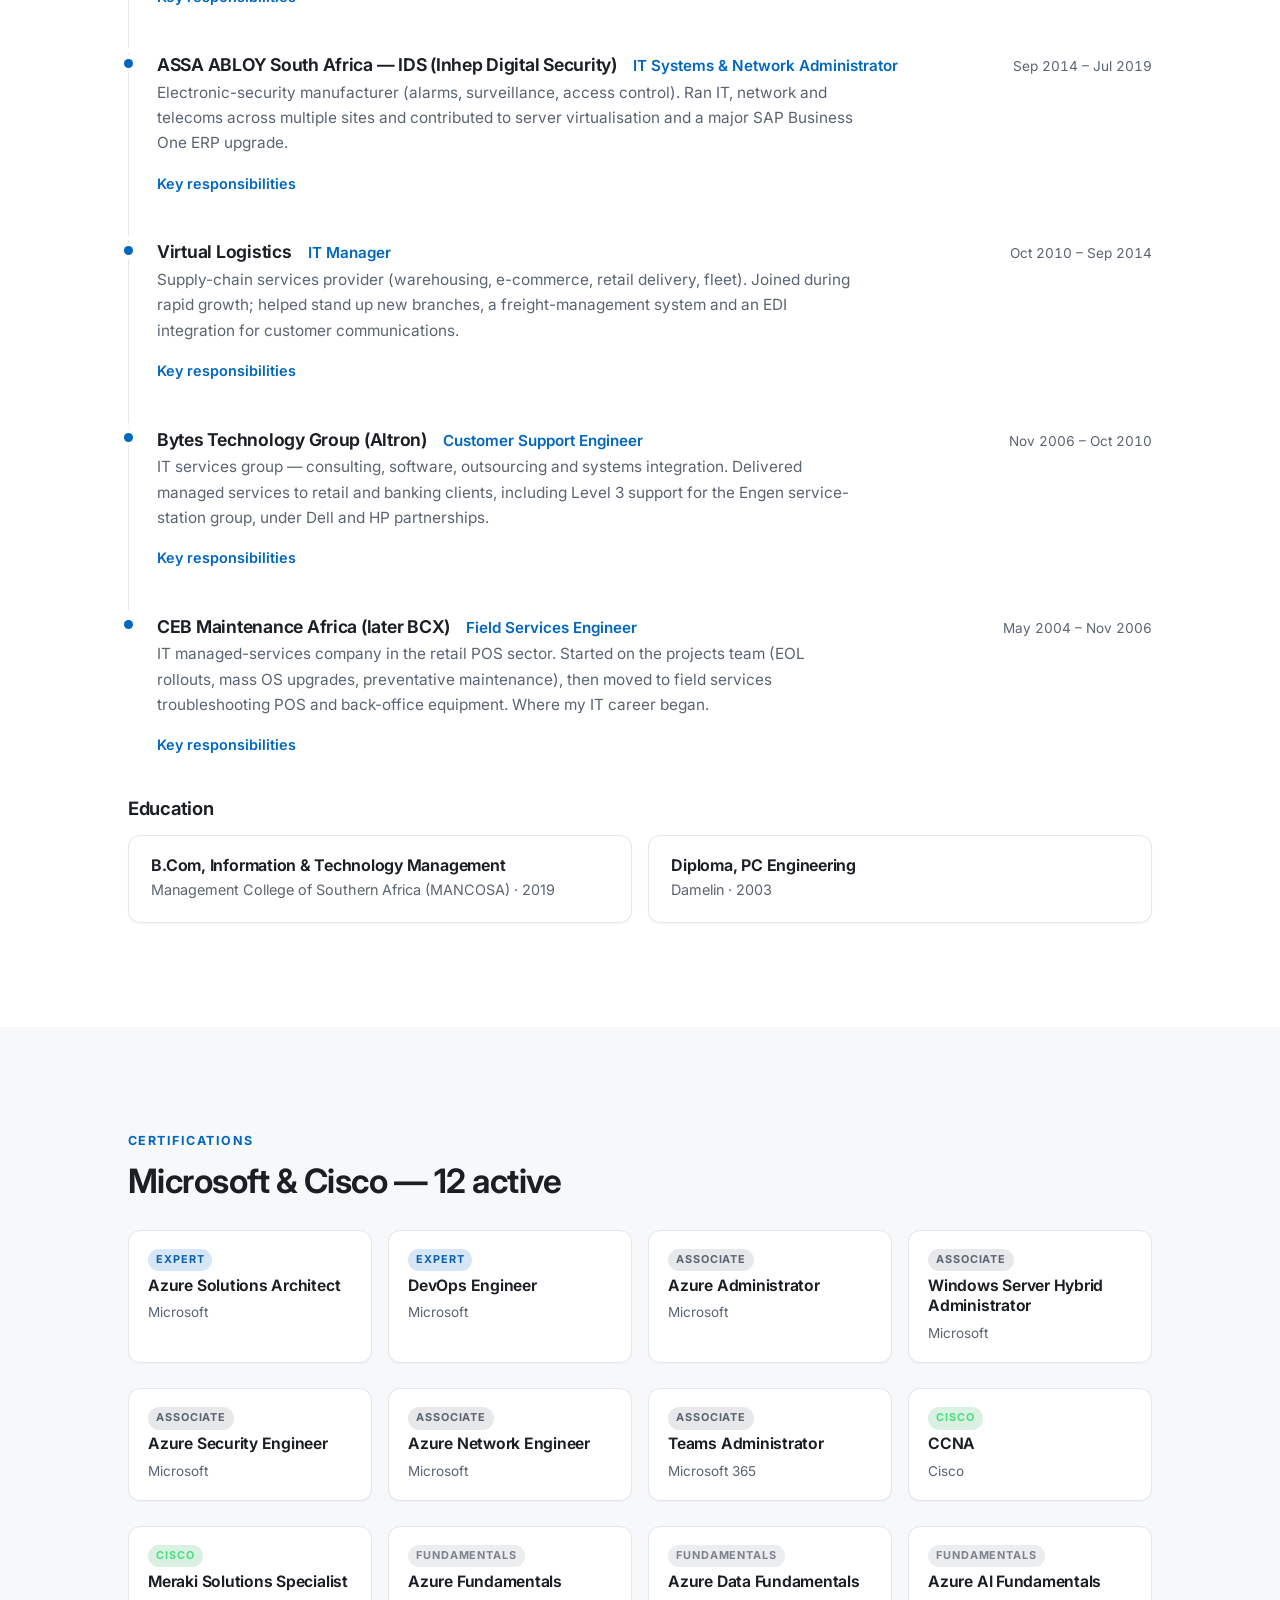
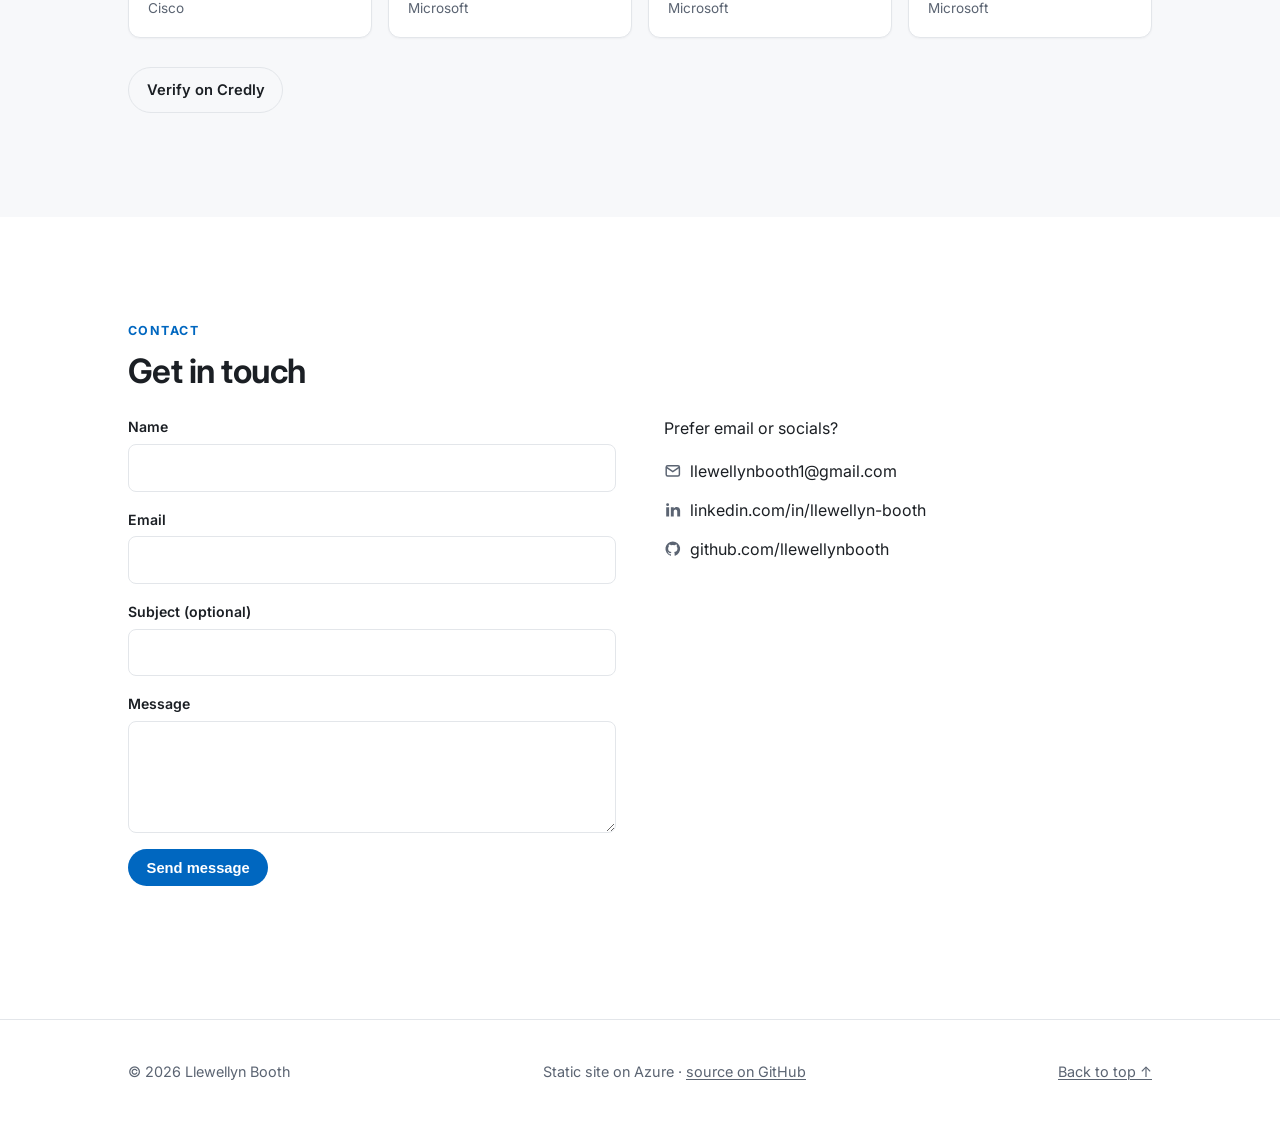
==== commit 3ae54396: "Experience tweaks: drop client names, reword NetOps, group Orro roles - Removed "Qantas and Australi" ====
--- a/frontend/index.html
+++ b/frontend/index.html
@@ -241,48 +241,49 @@
         <ol class="timeline reveal">
 
           <li>
-            <div class="job-head">
-              <h3>Orro Group</h3>
-              <span class="job-role">Hybrid Cloud Engineer</span>
-              <span class="job-date">Jan 2026 &ndash; present</span>
-            </div>
-            <p>
-              Tier&nbsp;1 managed services and cloud provider; enterprise clients including Qantas
-              and Australia Post. Moved into a dedicated hybrid-cloud role on relocating to Perth
-              &mdash; deeper ownership of Azure Local platforms and the engineering practice
-              around them.
-            </p>
-            <details>
-              <summary>Key responsibilities</summary>
-              <ul>
-                <li>Own the lifecycle of 2- to 10-node Azure Local (Azure Stack HCI) clusters for multiple enterprise clients &mdash; health, LCM/SBE and firmware, storage and network intents, Azure Arc.</li>
-                <li>Led a cluster network-adapter migration and RDMA rebuild &mdash; Broadcom NICs to Intel E810, reconfigured converged networking for RDMA (RoCE), validated throughput and failover.</li>
-                <li>Built cost-optimisation workbooks that surface orphaned resources and verify reservation coverage &mdash; reduced a client's Azure spend ~20% on average.</li>
-                <li>Introduced architecture decision records and tested runbooks for recurring cluster maintenance.</li>
-                <li>Azure subject-matter expert in presales &mdash; scoping, effort estimates, technical assurance.</li>
-              </ul>
-            </details>
-          </li>
-
-          <li>
-            <div class="job-head">
-              <h3>Orro Group</h3>
-              <span class="job-role">Cloud Infrastructure Engineer</span>
-              <span class="job-date">Jul 2024 &ndash; Jan 2026</span>
-            </div>
-            <p>
-              Joined Orro's Cloud Infrastructure team after the acquisition of NW Computing,
-              moving into enterprise-scale Azure and hybrid work.
-            </p>
-            <details>
-              <summary>Key responsibilities</summary>
-              <ul>
-                <li>BAU for enterprise Azure estates &mdash; provisioning and lifecycle of VMs, storage, networking, load balancers and databases.</li>
-                <li>On-premises-to-Azure migrations &mdash; assessment, landing-zone build, cutover and validation.</li>
-                <li>Supported Azure Local (Azure Stack HCI) clusters &mdash; health, updates, Azure Arc registration.</li>
-                <li>Managed Cisco Meraki SD-WAN changes and escalations across the client base.</li>
-              </ul>
-            </details>
+            <div class="job-head"><h3>Orro Group</h3></div>
+
+            <div class="job-stint">
+              <div class="stint-head">
+                <span class="job-role">Hybrid Cloud Engineer</span>
+                <span class="job-date">Jan 2026 &ndash; present</span>
+              </div>
+              <p>
+                Tier&nbsp;1 managed services and cloud provider. Moved into a dedicated
+                hybrid-cloud role on relocating to Perth &mdash; deeper ownership of Azure Local
+                platforms and the engineering practice around them.
+              </p>
+              <details>
+                <summary>Key responsibilities</summary>
+                <ul>
+                  <li>Own the lifecycle of 2- to 10-node Azure Local (Azure Stack HCI) clusters for multiple enterprise clients &mdash; health, LCM/SBE and firmware, storage and network intents, Azure Arc.</li>
+                  <li>Led a cluster network-adapter migration and RDMA rebuild &mdash; Broadcom NICs to Intel E810, reconfigured converged networking for RDMA (RoCE), validated throughput and failover.</li>
+                  <li>Built cost-optimisation workbooks that surface orphaned resources and verify reservation coverage &mdash; reduced a client's Azure spend ~20% on average.</li>
+                  <li>Introduced architecture decision records and tested runbooks for recurring cluster maintenance.</li>
+                  <li>Azure subject-matter expert in presales &mdash; scoping, effort estimates, technical assurance.</li>
+                </ul>
+              </details>
+            </div>
+
+            <div class="job-stint">
+              <div class="stint-head">
+                <span class="job-role">Cloud Infrastructure Engineer</span>
+                <span class="job-date">Jul 2024 &ndash; Jan 2026</span>
+              </div>
+              <p>
+                Joined Orro's Cloud Infrastructure team after the acquisition of NW Computing,
+                moving into enterprise-scale Azure and hybrid work.
+              </p>
+              <details>
+                <summary>Key responsibilities</summary>
+                <ul>
+                  <li>BAU for enterprise Azure estates &mdash; provisioning and lifecycle of VMs, storage, networking, load balancers and databases.</li>
+                  <li>On-premises-to-Azure migrations &mdash; assessment, landing-zone build, cutover and validation.</li>
+                  <li>Supported Azure Local (Azure Stack HCI) clusters &mdash; health, updates, Azure Arc registration.</li>
+                  <li>Managed Cisco Meraki SD-WAN changes and escalations across the client base.</li>
+                </ul>
+              </details>
+            </div>
           </li>
 
           <li>
@@ -300,7 +301,7 @@
             <details>
               <summary>Key responsibilities</summary>
               <ul>
-                <li>Primary contact for the Network Operations team and high-priority Service Desk incidents.</li>
+                <li>Primary contact for Infrastructure and Network Operations, and for high-priority Service Desk incidents.</li>
                 <li>Management, monitoring and maintenance of network and server infrastructure.</li>
                 <li>Security compliance via patching and proactive maintenance.</li>
                 <li>Delivery against client and team deadlines without compromising quality.</li>
--- a/frontend/css/site.css
+++ b/frontend/css/site.css
@@ -239,6 +239,10 @@
   margin-left: auto; color: var(--text-muted); font-size: .85rem; font-variant-numeric: tabular-nums;
   white-space: nowrap;
 }
+/* two positions under one company */
+.job-stint { margin-top: 1.4rem; }
+.job-stint:first-of-type { margin-top: .5rem; }
+.stint-head { display: flex; flex-wrap: wrap; gap: .2rem 1rem; align-items: baseline; margin-bottom: .1rem; }
 .timeline p { color: var(--text-muted); font-size: .96rem; max-width: var(--prose); }
 .timeline ul { color: var(--text-muted); font-size: .93rem; max-width: var(--prose); }
 .timeline details > summary {
